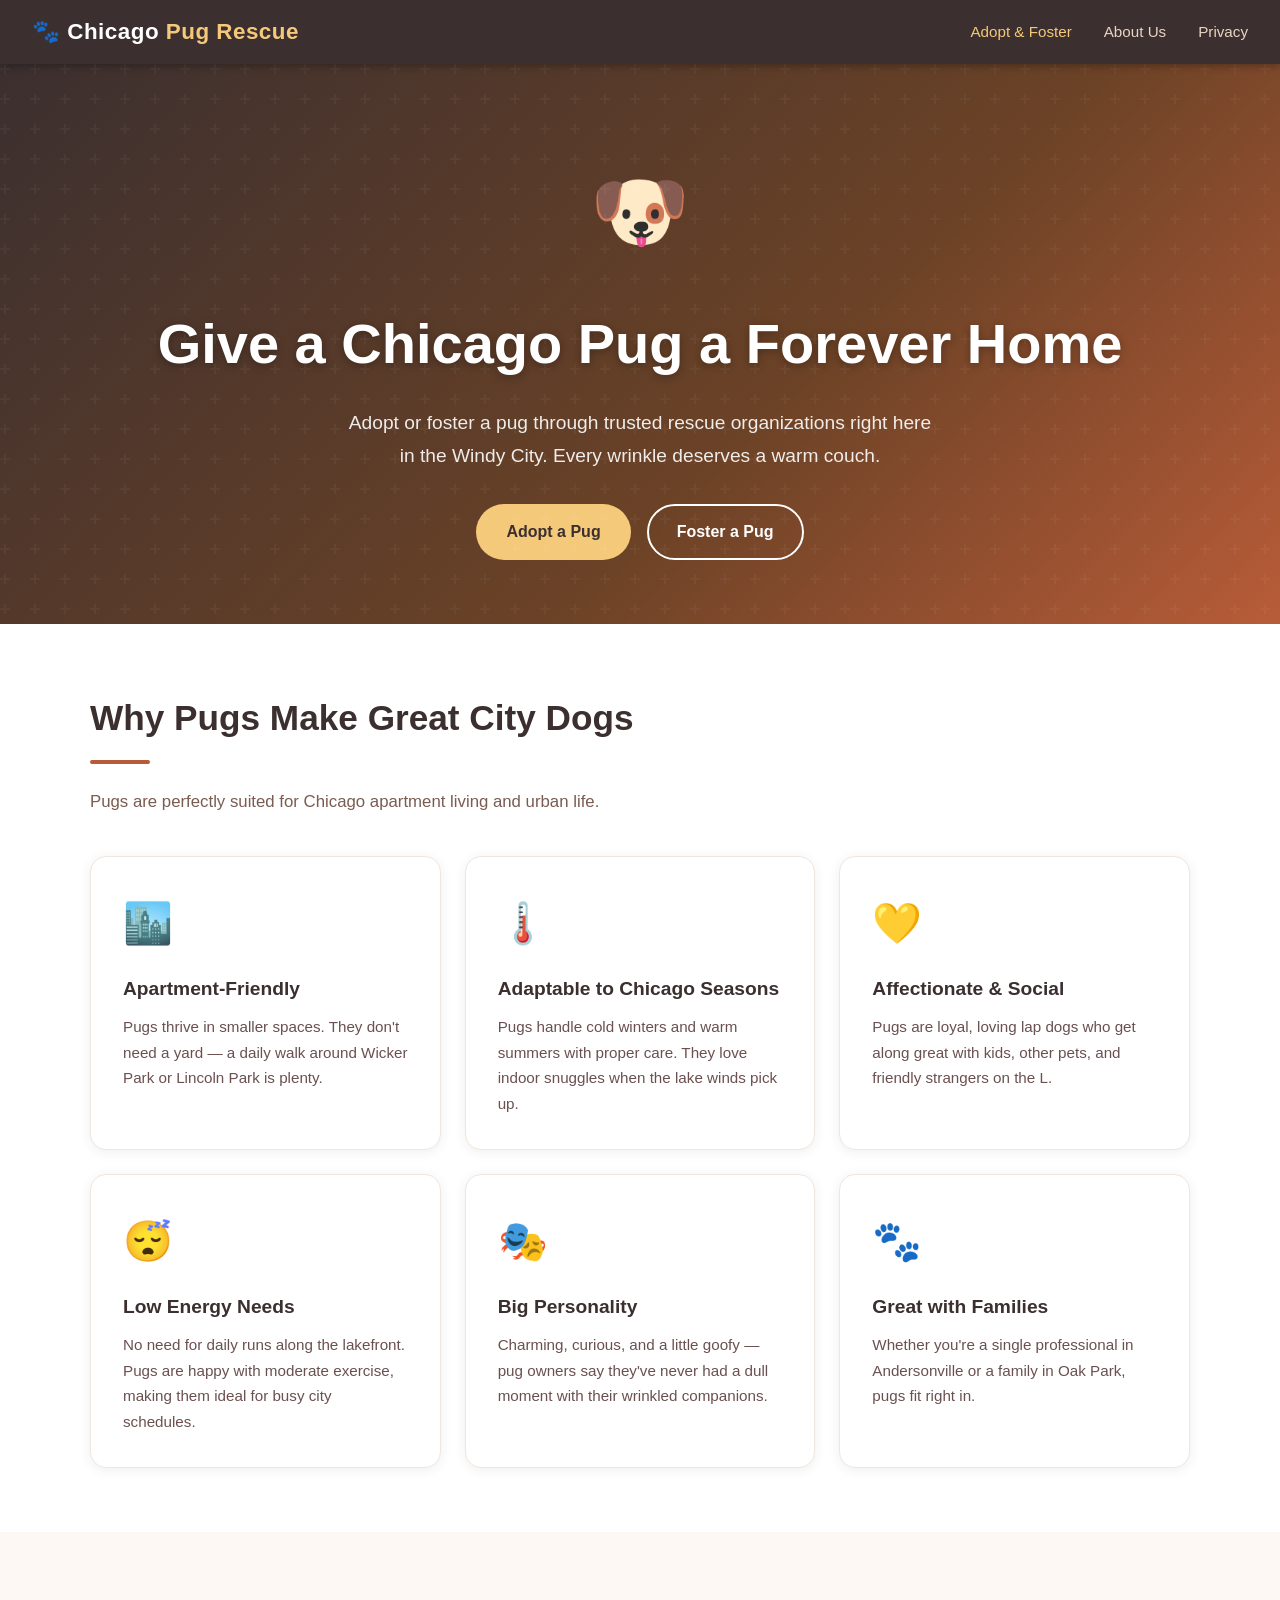
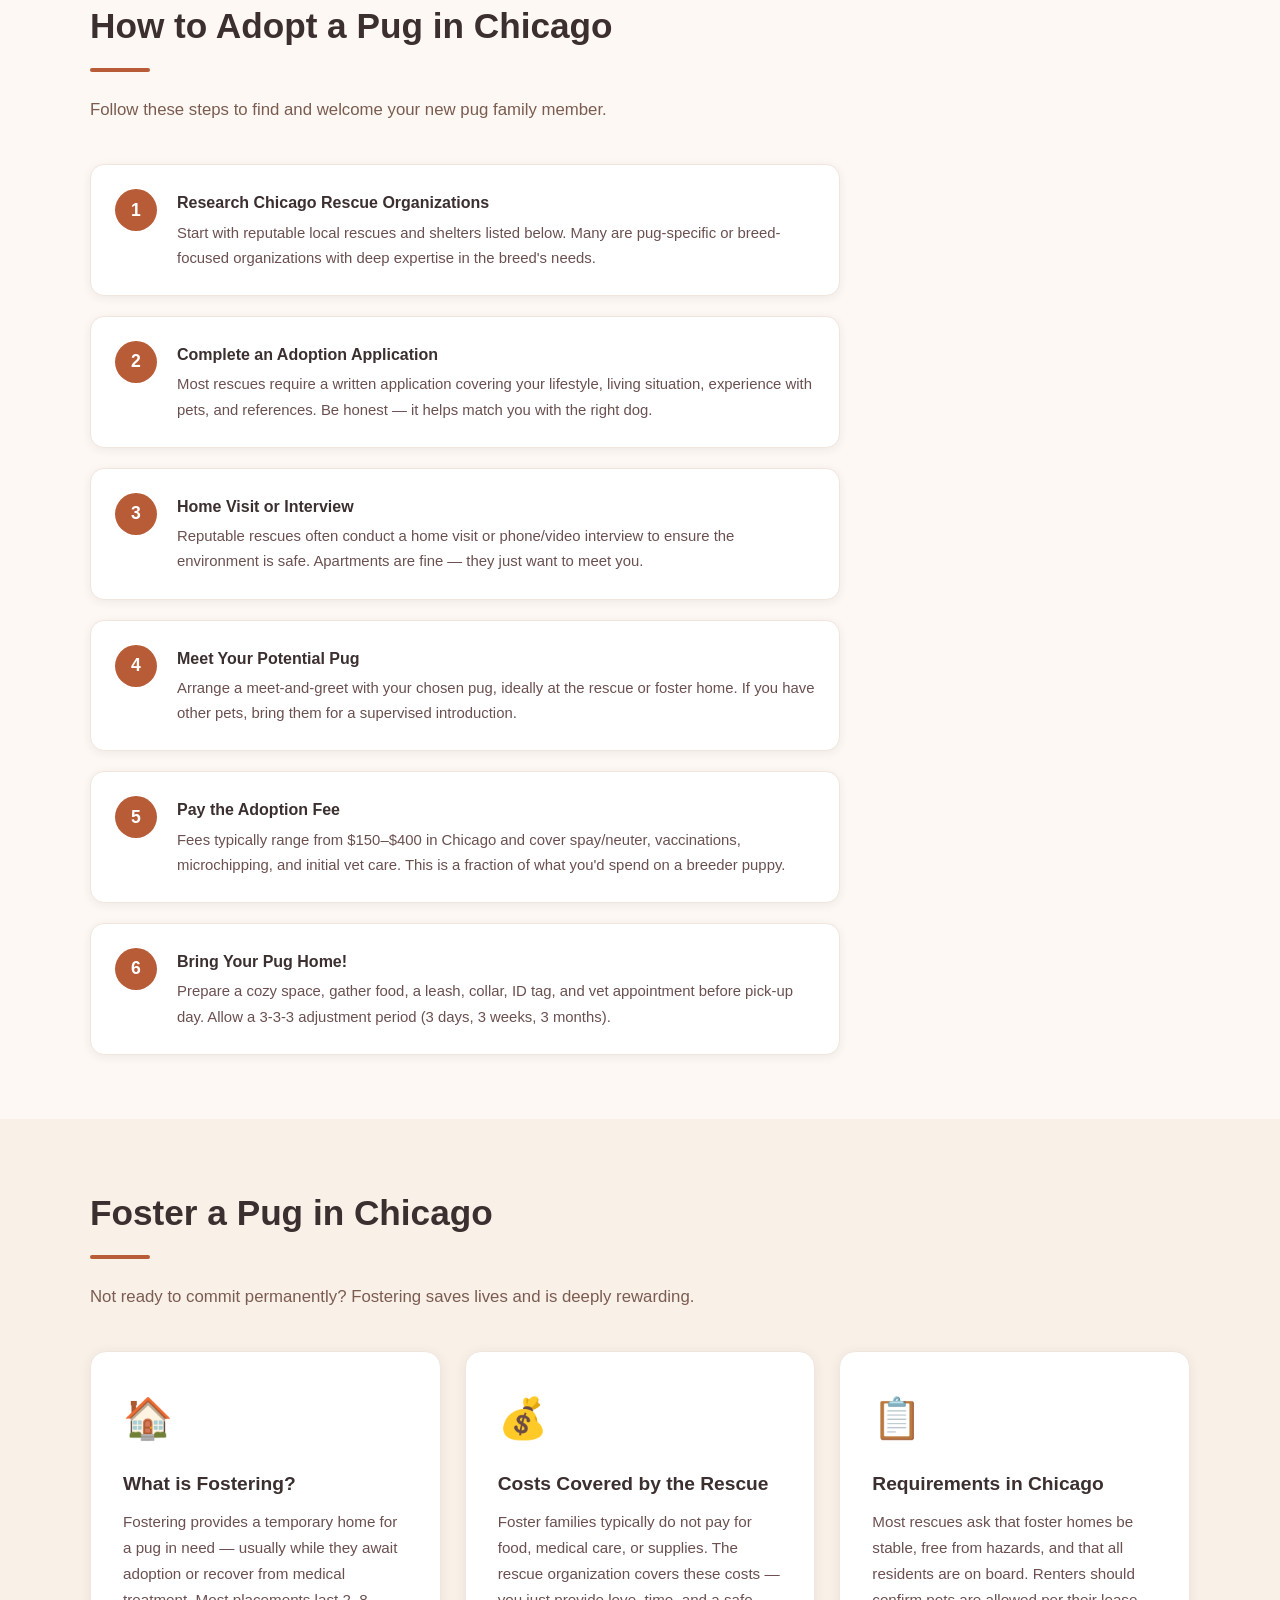
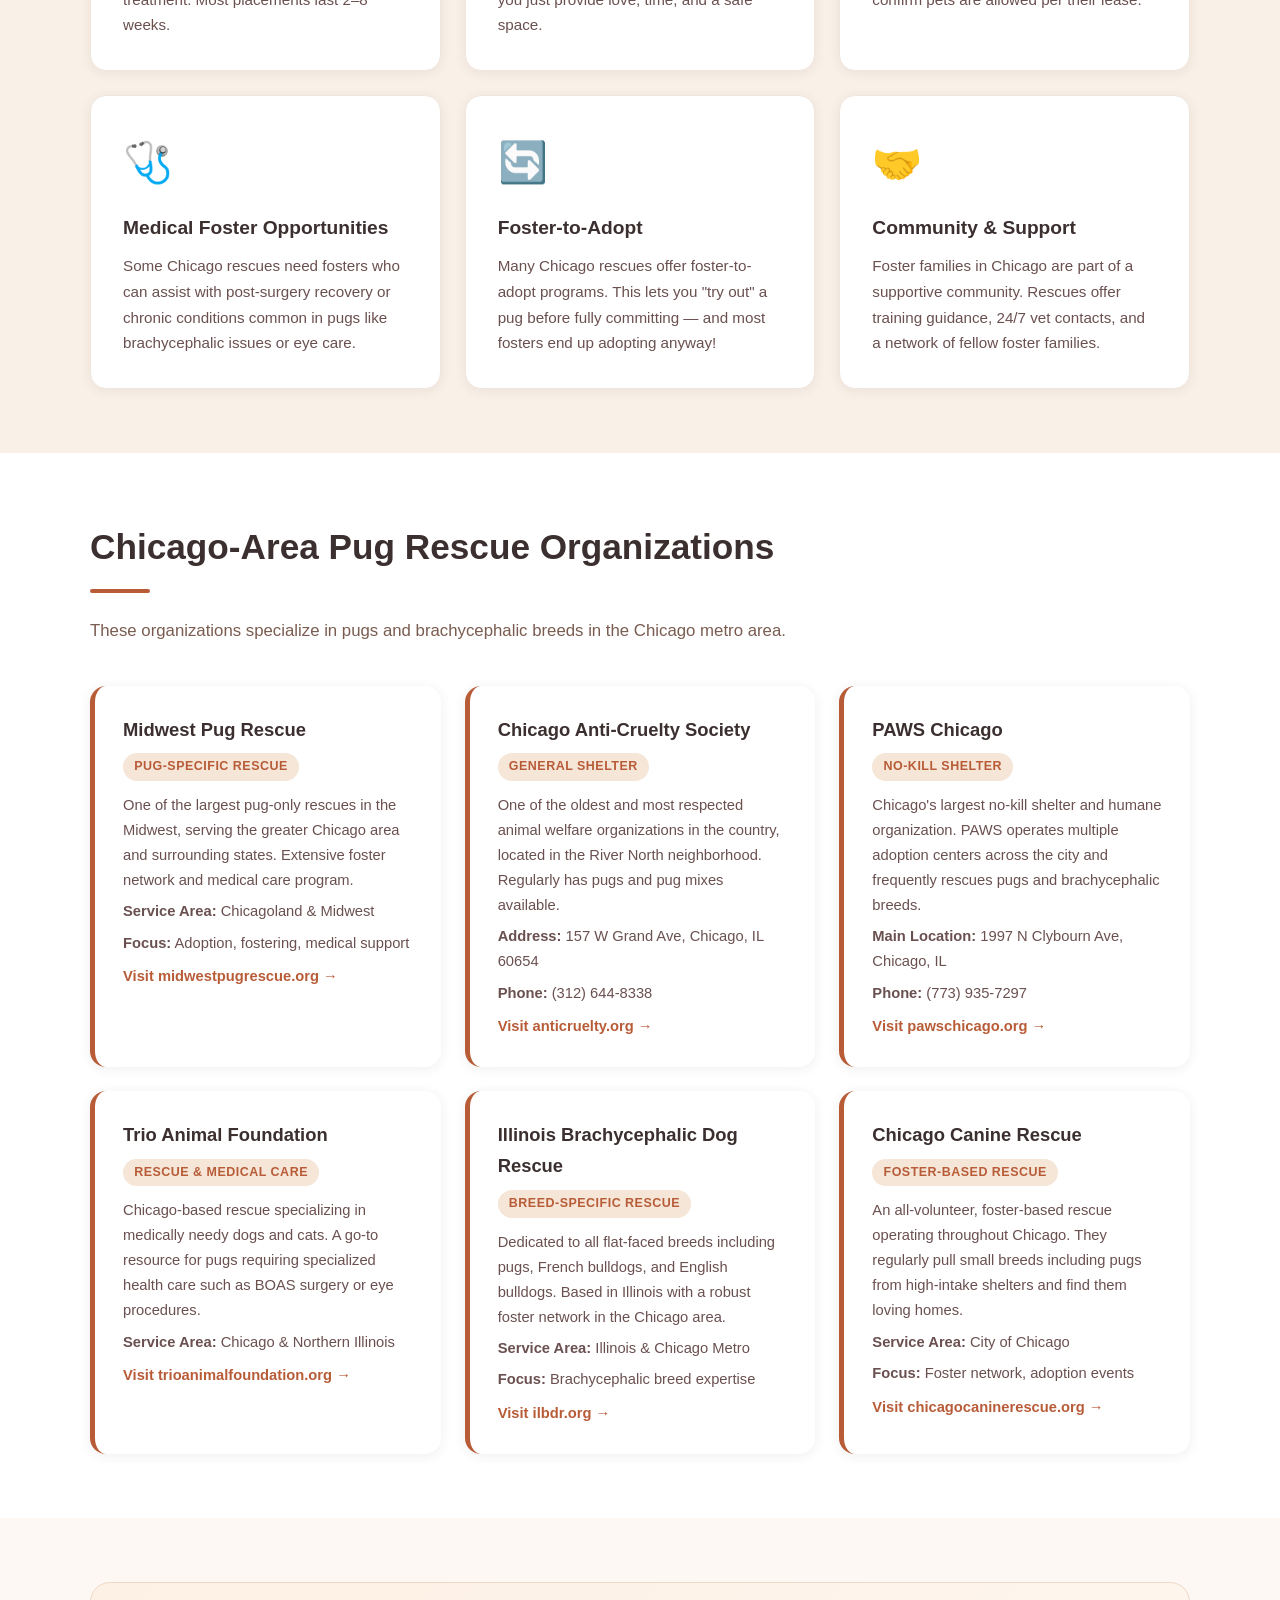
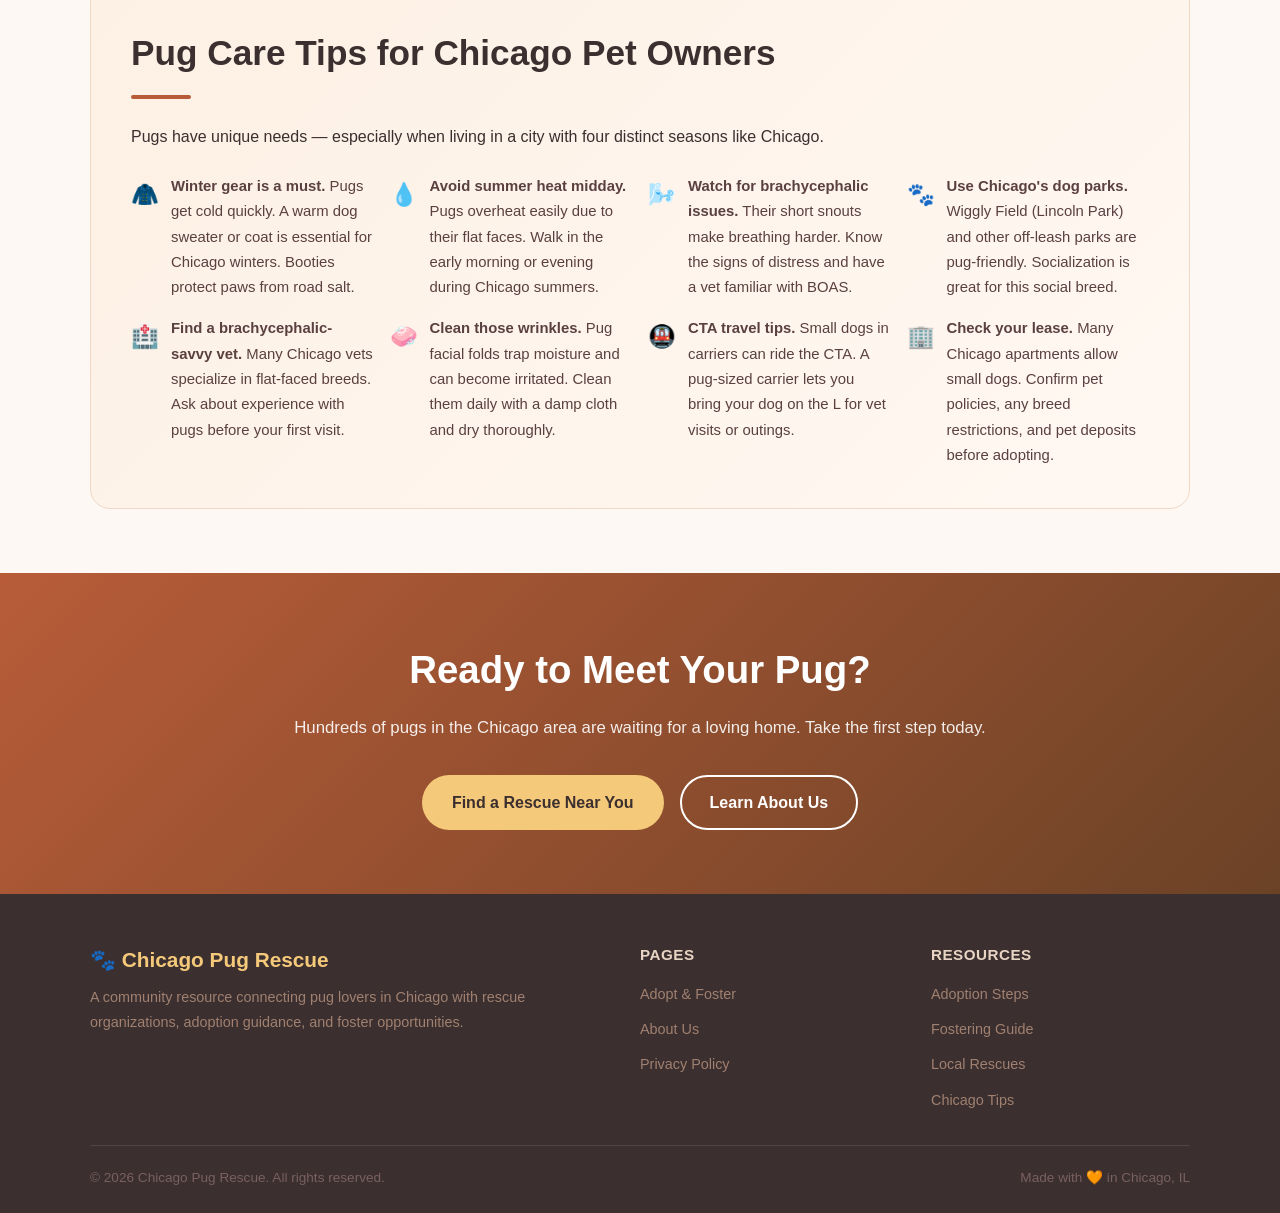
==== index.html @ e065d927 "Add Chicago Pug Rescue website with adoption, about, and privacy pages - index.html: Full guide to a" ====
<!DOCTYPE html>
<html lang="en">
<head>
  <meta charset="UTF-8" />
  <meta name="viewport" content="width=device-width, initial-scale=1.0" />
  <title>Chicago Pug Rescue &amp; Adoption</title>
  <meta name="description" content="Find your perfect pug companion in Chicago. Learn how to adopt or foster a pug through local Chicago rescue organizations." />
  <link rel="stylesheet" href="styles.css" />
</head>
<body>

  <!-- NAV -->
  <nav>
    <div class="nav-logo">🐾 <span>Chicago</span> Pug Rescue</div>
    <ul class="nav-links">
      <li><a href="index.html" class="active">Adopt &amp; Foster</a></li>
      <li><a href="about.html">About Us</a></li>
      <li><a href="privacy.html">Privacy</a></li>
    </ul>
  </nav>

  <!-- HERO -->
  <header class="hero">
    <span class="hero-emoji">🐶</span>
    <h1>Give a Chicago Pug a Forever Home</h1>
    <p>Adopt or foster a pug through trusted rescue organizations right here in the Windy City. Every wrinkle deserves a warm couch.</p>
    <div class="hero-btns">
      <a href="#adopt" class="btn btn-primary">Adopt a Pug</a>
      <a href="#foster" class="btn btn-secondary">Foster a Pug</a>
    </div>
  </header>

  <!-- WHY PUGS -->
  <section class="bg-white" id="why-pugs">
    <div class="container">
      <h2 class="section-title">Why Pugs Make Great City Dogs</h2>
      <div class="divider"></div>
      <p class="section-subtitle">Pugs are perfectly suited for Chicago apartment living and urban life.</p>
      <div class="cards-grid">
        <div class="card">
          <div class="card-icon">🏙️</div>
          <h3>Apartment-Friendly</h3>
          <p>Pugs thrive in smaller spaces. They don't need a yard — a daily walk around Wicker Park or Lincoln Park is plenty.</p>
        </div>
        <div class="card">
          <div class="card-icon">🌡️</div>
          <h3>Adaptable to Chicago Seasons</h3>
          <p>Pugs handle cold winters and warm summers with proper care. They love indoor snuggles when the lake winds pick up.</p>
        </div>
        <div class="card">
          <div class="card-icon">💛</div>
          <h3>Affectionate &amp; Social</h3>
          <p>Pugs are loyal, loving lap dogs who get along great with kids, other pets, and friendly strangers on the L.</p>
        </div>
        <div class="card">
          <div class="card-icon">😴</div>
          <h3>Low Energy Needs</h3>
          <p>No need for daily runs along the lakefront. Pugs are happy with moderate exercise, making them ideal for busy city schedules.</p>
        </div>
        <div class="card">
          <div class="card-icon">🎭</div>
          <h3>Big Personality</h3>
          <p>Charming, curious, and a little goofy — pug owners say they've never had a dull moment with their wrinkled companions.</p>
        </div>
        <div class="card">
          <div class="card-icon">🐾</div>
          <h3>Great with Families</h3>
          <p>Whether you're a single professional in Andersonville or a family in Oak Park, pugs fit right in.</p>
        </div>
      </div>
    </div>
  </section>

  <!-- ADOPT SECTION -->
  <section class="bg-light" id="adopt">
    <div class="container">
      <h2 class="section-title">How to Adopt a Pug in Chicago</h2>
      <div class="divider"></div>
      <p class="section-subtitle">Follow these steps to find and welcome your new pug family member.</p>
      <ol class="steps-list">
        <li class="step-item">
          <div>
            <h4>Research Chicago Rescue Organizations</h4>
            <p>Start with reputable local rescues and shelters listed below. Many are pug-specific or breed-focused organizations with deep expertise in the breed's needs.</p>
          </div>
        </li>
        <li class="step-item">
          <div>
            <h4>Complete an Adoption Application</h4>
            <p>Most rescues require a written application covering your lifestyle, living situation, experience with pets, and references. Be honest — it helps match you with the right dog.</p>
          </div>
        </li>
        <li class="step-item">
          <div>
            <h4>Home Visit or Interview</h4>
            <p>Reputable rescues often conduct a home visit or phone/video interview to ensure the environment is safe. Apartments are fine — they just want to meet you.</p>
          </div>
        </li>
        <li class="step-item">
          <div>
            <h4>Meet Your Potential Pug</h4>
            <p>Arrange a meet-and-greet with your chosen pug, ideally at the rescue or foster home. If you have other pets, bring them for a supervised introduction.</p>
          </div>
        </li>
        <li class="step-item">
          <div>
            <h4>Pay the Adoption Fee</h4>
            <p>Fees typically range from $150–$400 in Chicago and cover spay/neuter, vaccinations, microchipping, and initial vet care. This is a fraction of what you'd spend on a breeder puppy.</p>
          </div>
        </li>
        <li class="step-item">
          <div>
            <h4>Bring Your Pug Home!</h4>
            <p>Prepare a cozy space, gather food, a leash, collar, ID tag, and vet appointment before pick-up day. Allow a 3-3-3 adjustment period (3 days, 3 weeks, 3 months).</p>
          </div>
        </li>
      </ol>
    </div>
  </section>

  <!-- FOSTER SECTION -->
  <section class="bg-warm" id="foster">
    <div class="container">
      <h2 class="section-title">Foster a Pug in Chicago</h2>
      <div class="divider"></div>
      <p class="section-subtitle">Not ready to commit permanently? Fostering saves lives and is deeply rewarding.</p>
      <div class="cards-grid">
        <div class="card">
          <div class="card-icon">🏠</div>
          <h3>What is Fostering?</h3>
          <p>Fostering provides a temporary home for a pug in need — usually while they await adoption or recover from medical treatment. Most placements last 2–8 weeks.</p>
        </div>
        <div class="card">
          <div class="card-icon">💰</div>
          <h3>Costs Covered by the Rescue</h3>
          <p>Foster families typically do not pay for food, medical care, or supplies. The rescue organization covers these costs — you just provide love, time, and a safe space.</p>
        </div>
        <div class="card">
          <div class="card-icon">📋</div>
          <h3>Requirements in Chicago</h3>
          <p>Most rescues ask that foster homes be stable, free from hazards, and that all residents are on board. Renters should confirm pets are allowed per their lease.</p>
        </div>
        <div class="card">
          <div class="card-icon">🩺</div>
          <h3>Medical Foster Opportunities</h3>
          <p>Some Chicago rescues need fosters who can assist with post-surgery recovery or chronic conditions common in pugs like brachycephalic issues or eye care.</p>
        </div>
        <div class="card">
          <div class="card-icon">🔄</div>
          <h3>Foster-to-Adopt</h3>
          <p>Many Chicago rescues offer foster-to-adopt programs. This lets you "try out" a pug before fully committing — and most fosters end up adopting anyway!</p>
        </div>
        <div class="card">
          <div class="card-icon">🤝</div>
          <h3>Community &amp; Support</h3>
          <p>Foster families in Chicago are part of a supportive community. Rescues offer training guidance, 24/7 vet contacts, and a network of fellow foster families.</p>
        </div>
      </div>
    </div>
  </section>

  <!-- LOCAL ORGS -->
  <section class="bg-white" id="organizations">
    <div class="container">
      <h2 class="section-title">Chicago-Area Pug Rescue Organizations</h2>
      <div class="divider"></div>
      <p class="section-subtitle">These organizations specialize in pugs and brachycephalic breeds in the Chicago metro area.</p>
      <div class="org-list">

        <div class="org-card">
          <h3>Midwest Pug Rescue</h3>
          <span class="org-type">Pug-Specific Rescue</span>
          <p>One of the largest pug-only rescues in the Midwest, serving the greater Chicago area and surrounding states. Extensive foster network and medical care program.</p>
          <p><strong>Service Area:</strong> Chicagoland &amp; Midwest</p>
          <p><strong>Focus:</strong> Adoption, fostering, medical support</p>
          <a href="https://www.midwestpugrescue.org" target="_blank" rel="noopener">Visit midwestpugrescue.org &rarr;</a>
        </div>

        <div class="org-card">
          <h3>Chicago Anti-Cruelty Society</h3>
          <span class="org-type">General Shelter</span>
          <p>One of the oldest and most respected animal welfare organizations in the country, located in the River North neighborhood. Regularly has pugs and pug mixes available.</p>
          <p><strong>Address:</strong> 157 W Grand Ave, Chicago, IL 60654</p>
          <p><strong>Phone:</strong> (312) 644-8338</p>
          <a href="https://www.anticruelty.org" target="_blank" rel="noopener">Visit anticruelty.org &rarr;</a>
        </div>

        <div class="org-card">
          <h3>PAWS Chicago</h3>
          <span class="org-type">No-Kill Shelter</span>
          <p>Chicago's largest no-kill shelter and humane organization. PAWS operates multiple adoption centers across the city and frequently rescues pugs and brachycephalic breeds.</p>
          <p><strong>Main Location:</strong> 1997 N Clybourn Ave, Chicago, IL</p>
          <p><strong>Phone:</strong> (773) 935-7297</p>
          <a href="https://www.pawschicago.org" target="_blank" rel="noopener">Visit pawschicago.org &rarr;</a>
        </div>

        <div class="org-card">
          <h3>Trio Animal Foundation</h3>
          <span class="org-type">Rescue &amp; Medical Care</span>
          <p>Chicago-based rescue specializing in medically needy dogs and cats. A go-to resource for pugs requiring specialized health care such as BOAS surgery or eye procedures.</p>
          <p><strong>Service Area:</strong> Chicago &amp; Northern Illinois</p>
          <a href="https://www.trioanimalfoundation.org" target="_blank" rel="noopener">Visit trioanimalfoundation.org &rarr;</a>
        </div>

        <div class="org-card">
          <h3>Illinois Brachycephalic Dog Rescue</h3>
          <span class="org-type">Breed-Specific Rescue</span>
          <p>Dedicated to all flat-faced breeds including pugs, French bulldogs, and English bulldogs. Based in Illinois with a robust foster network in the Chicago area.</p>
          <p><strong>Service Area:</strong> Illinois &amp; Chicago Metro</p>
          <p><strong>Focus:</strong> Brachycephalic breed expertise</p>
          <a href="https://www.ilbdr.org" target="_blank" rel="noopener">Visit ilbdr.org &rarr;</a>
        </div>

        <div class="org-card">
          <h3>Chicago Canine Rescue</h3>
          <span class="org-type">Foster-Based Rescue</span>
          <p>An all-volunteer, foster-based rescue operating throughout Chicago. They regularly pull small breeds including pugs from high-intake shelters and find them loving homes.</p>
          <p><strong>Service Area:</strong> City of Chicago</p>
          <p><strong>Focus:</strong> Foster network, adoption events</p>
          <a href="https://www.chicagocaninerescue.org" target="_blank" rel="noopener">Visit chicagocaninerescue.org &rarr;</a>
        </div>

      </div>
    </div>
  </section>

  <!-- CHICAGO TIPS -->
  <section class="bg-light" id="chicago-tips">
    <div class="container">
      <div class="tips-box">
        <h2 class="section-title">Pug Care Tips for Chicago Pet Owners</h2>
        <div class="divider"></div>
        <p>Pugs have unique needs — especially when living in a city with four distinct seasons like Chicago.</p>
        <div class="tips-grid">
          <div class="tip-item">
            <span class="tip-icon">🧥</span>
            <p><strong>Winter gear is a must.</strong> Pugs get cold quickly. A warm dog sweater or coat is essential for Chicago winters. Booties protect paws from road salt.</p>
          </div>
          <div class="tip-item">
            <span class="tip-icon">💧</span>
            <p><strong>Avoid summer heat midday.</strong> Pugs overheat easily due to their flat faces. Walk in the early morning or evening during Chicago summers.</p>
          </div>
          <div class="tip-item">
            <span class="tip-icon">🌬️</span>
            <p><strong>Watch for brachycephalic issues.</strong> Their short snouts make breathing harder. Know the signs of distress and have a vet familiar with BOAS.</p>
          </div>
          <div class="tip-item">
            <span class="tip-icon">🐾</span>
            <p><strong>Use Chicago's dog parks.</strong> Wiggly Field (Lincoln Park) and other off-leash parks are pug-friendly. Socialization is great for this social breed.</p>
          </div>
          <div class="tip-item">
            <span class="tip-icon">🏥</span>
            <p><strong>Find a brachycephalic-savvy vet.</strong> Many Chicago vets specialize in flat-faced breeds. Ask about experience with pugs before your first visit.</p>
          </div>
          <div class="tip-item">
            <span class="tip-icon">🧼</span>
            <p><strong>Clean those wrinkles.</strong> Pug facial folds trap moisture and can become irritated. Clean them daily with a damp cloth and dry thoroughly.</p>
          </div>
          <div class="tip-item">
            <span class="tip-icon">🚇</span>
            <p><strong>CTA travel tips.</strong> Small dogs in carriers can ride the CTA. A pug-sized carrier lets you bring your dog on the L for vet visits or outings.</p>
          </div>
          <div class="tip-item">
            <span class="tip-icon">🏢</span>
            <p><strong>Check your lease.</strong> Many Chicago apartments allow small dogs. Confirm pet policies, any breed restrictions, and pet deposits before adopting.</p>
          </div>
        </div>
      </div>
    </div>
  </section>

  <!-- CTA BANNER -->
  <div class="cta-banner">
    <div class="container">
      <h2>Ready to Meet Your Pug?</h2>
      <p>Hundreds of pugs in the Chicago area are waiting for a loving home. Take the first step today.</p>
      <div class="hero-btns">
        <a href="#organizations" class="btn btn-primary">Find a Rescue Near You</a>
        <a href="about.html" class="btn btn-secondary">Learn About Us</a>
      </div>
    </div>
  </div>

  <!-- FOOTER -->
  <footer>
    <div class="footer-inner">
      <div>
        <div class="footer-brand">🐾 Chicago Pug Rescue</div>
        <p>A community resource connecting pug lovers in Chicago with rescue organizations, adoption guidance, and foster opportunities.</p>
      </div>
      <div>
        <h4>Pages</h4>
        <ul class="footer-links">
          <li><a href="index.html">Adopt &amp; Foster</a></li>
          <li><a href="about.html">About Us</a></li>
          <li><a href="privacy.html">Privacy Policy</a></li>
        </ul>
      </div>
      <div>
        <h4>Resources</h4>
        <ul class="footer-links">
          <li><a href="#adopt">Adoption Steps</a></li>
          <li><a href="#foster">Fostering Guide</a></li>
          <li><a href="#organizations">Local Rescues</a></li>
          <li><a href="#chicago-tips">Chicago Tips</a></li>
        </ul>
      </div>
    </div>
    <div class="footer-bottom">
      <span>&copy; 2026 Chicago Pug Rescue. All rights reserved.</span>
      <span>Made with 🧡 in Chicago, IL</span>
    </div>
  </footer>

</body>
</html>
---- styles.css ----
/* ===== RESET & BASE ===== */
*, *::before, *::after {
  box-sizing: border-box;
  margin: 0;
  padding: 0;
}

html {
  scroll-behavior: smooth;
}

body {
  font-family: 'Segoe UI', Tahoma, Geneva, Verdana, sans-serif;
  color: #3b2f2f;
  background: #fdf8f4;
  line-height: 1.7;
}

a {
  color: #b85c38;
  text-decoration: none;
}

a:hover {
  text-decoration: underline;
}

img {
  max-width: 100%;
  display: block;
}

/* ===== NAV ===== */
nav {
  background: #3b2f2f;
  padding: 0 2rem;
  position: sticky;
  top: 0;
  z-index: 100;
  display: flex;
  align-items: center;
  justify-content: space-between;
  height: 64px;
  box-shadow: 0 2px 8px rgba(0,0,0,0.3);
}

.nav-logo {
  font-size: 1.4rem;
  font-weight: 700;
  color: #f5c97a;
  letter-spacing: 0.5px;
}

.nav-logo span {
  color: #fff;
}

.nav-links {
  list-style: none;
  display: flex;
  gap: 2rem;
}

.nav-links a {
  color: #e8d5c4;
  font-weight: 500;
  font-size: 0.95rem;
  transition: color 0.2s;
}

.nav-links a:hover,
.nav-links a.active {
  color: #f5c97a;
  text-decoration: none;
}

/* ===== HERO ===== */
.hero {
  background: linear-gradient(135deg, #3b2f2f 0%, #6b4226 60%, #b85c38 100%);
  color: #fff;
  text-align: center;
  padding: 5rem 2rem 4rem;
  position: relative;
  overflow: hidden;
}

.hero::before {
  content: '';
  position: absolute;
  inset: 0;
  background: url("data:image/svg+xml,%3Csvg width='60' height='60' viewBox='0 0 60 60' xmlns='http://www.w3.org/2000/svg'%3E%3Cg fill='none' fill-rule='evenodd'%3E%3Cg fill='%23ffffff' fill-opacity='0.04'%3E%3Cpath d='M36 34v-4h-2v4h-4v2h4v4h2v-4h4v-2h-4zm0-30V0h-2v4h-4v2h4v4h2V6h4V4h-4zM6 34v-4H4v4H0v2h4v4h2v-4h4v-2H6zM6 4V0H4v4H0v2h4v4h2V6h4V4H6z'/%3E%3C/g%3E%3C/g%3E%3C/svg%3E");
}

.hero-emoji {
  font-size: 5rem;
  margin-bottom: 1rem;
  display: block;
}

.hero h1 {
  font-size: clamp(2rem, 5vw, 3.5rem);
  font-weight: 800;
  margin-bottom: 1rem;
  text-shadow: 0 2px 8px rgba(0,0,0,0.3);
}

.hero p {
  font-size: 1.2rem;
  max-width: 600px;
  margin: 0 auto 2rem;
  opacity: 0.9;
}

.hero-btns {
  display: flex;
  gap: 1rem;
  justify-content: center;
  flex-wrap: wrap;
}

/* ===== BUTTONS ===== */
.btn {
  display: inline-block;
  padding: 0.75rem 1.75rem;
  border-radius: 50px;
  font-weight: 600;
  font-size: 1rem;
  cursor: pointer;
  transition: transform 0.15s, box-shadow 0.15s;
  border: 2px solid transparent;
}

.btn:hover {
  transform: translateY(-2px);
  box-shadow: 0 6px 20px rgba(0,0,0,0.2);
  text-decoration: none;
}

.btn-primary {
  background: #f5c97a;
  color: #3b2f2f;
}

.btn-secondary {
  background: transparent;
  border-color: #fff;
  color: #fff;
}

/* ===== SECTIONS ===== */
section {
  padding: 4rem 2rem;
}

.container {
  max-width: 1100px;
  margin: 0 auto;
}

.section-title {
  font-size: clamp(1.6rem, 3vw, 2.2rem);
  font-weight: 700;
  color: #3b2f2f;
  margin-bottom: 0.5rem;
}

.section-subtitle {
  color: #7a5c50;
  font-size: 1.05rem;
  margin-bottom: 2.5rem;
}

.divider {
  width: 60px;
  height: 4px;
  background: #b85c38;
  border-radius: 2px;
  margin: 0.75rem 0 1.5rem;
}

/* ===== CARDS ===== */
.cards-grid {
  display: grid;
  grid-template-columns: repeat(auto-fit, minmax(280px, 1fr));
  gap: 1.5rem;
}

.card {
  background: #fff;
  border-radius: 16px;
  padding: 2rem;
  box-shadow: 0 2px 12px rgba(59,47,47,0.08);
  border: 1px solid #f0e6de;
  transition: transform 0.2s, box-shadow 0.2s;
}

.card:hover {
  transform: translateY(-4px);
  box-shadow: 0 8px 24px rgba(59,47,47,0.14);
}

.card-icon {
  font-size: 2.5rem;
  margin-bottom: 1rem;
}

.card h3 {
  font-size: 1.2rem;
  font-weight: 700;
  margin-bottom: 0.5rem;
  color: #3b2f2f;
}

.card p {
  color: #6b5050;
  font-size: 0.95rem;
}

/* ===== ORG LIST ===== */
.org-list {
  display: grid;
  grid-template-columns: repeat(auto-fit, minmax(300px, 1fr));
  gap: 1.5rem;
}

.org-card {
  background: #fff;
  border-radius: 16px;
  padding: 1.75rem;
  box-shadow: 0 2px 12px rgba(59,47,47,0.08);
  border-left: 5px solid #b85c38;
}

.org-card h3 {
  font-size: 1.15rem;
  font-weight: 700;
  color: #3b2f2f;
  margin-bottom: 0.4rem;
}

.org-card .org-type {
  display: inline-block;
  background: #f5e6d8;
  color: #b85c38;
  font-size: 0.78rem;
  font-weight: 600;
  padding: 0.2rem 0.7rem;
  border-radius: 20px;
  margin-bottom: 0.75rem;
  text-transform: uppercase;
  letter-spacing: 0.5px;
}

.org-card p {
  color: #6b5050;
  font-size: 0.92rem;
  margin-bottom: 0.4rem;
}

.org-card a {
  font-size: 0.92rem;
  font-weight: 600;
}

/* ===== STEPS ===== */
.steps-list {
  counter-reset: steps;
  list-style: none;
  display: flex;
  flex-direction: column;
  gap: 1.25rem;
  max-width: 750px;
}

.step-item {
  counter-increment: steps;
  display: flex;
  align-items: flex-start;
  gap: 1.25rem;
  background: #fff;
  border-radius: 14px;
  padding: 1.5rem;
  box-shadow: 0 2px 10px rgba(59,47,47,0.07);
  border: 1px solid #f0e6de;
}

.step-item::before {
  content: counter(steps);
  flex-shrink: 0;
  width: 42px;
  height: 42px;
  background: #b85c38;
  color: #fff;
  border-radius: 50%;
  display: flex;
  align-items: center;
  justify-content: center;
  font-weight: 800;
  font-size: 1.1rem;
}

.step-item h4 {
  font-weight: 700;
  color: #3b2f2f;
  margin-bottom: 0.25rem;
}

.step-item p {
  color: #6b5050;
  font-size: 0.93rem;
}

/* ===== TIPS BOX ===== */
.tips-box {
  background: linear-gradient(135deg, #fdf0e4, #fff8f2);
  border-radius: 20px;
  padding: 2.5rem;
  border: 1px solid #f0d8c4;
}

.tips-grid {
  display: grid;
  grid-template-columns: repeat(auto-fit, minmax(240px, 1fr));
  gap: 1rem;
  margin-top: 1.5rem;
}

.tip-item {
  display: flex;
  gap: 0.75rem;
  align-items: flex-start;
}

.tip-icon {
  font-size: 1.4rem;
  flex-shrink: 0;
  margin-top: 2px;
}

.tip-item p {
  font-size: 0.93rem;
  color: #5a4040;
}

/* ===== BANNER ===== */
.cta-banner {
  background: linear-gradient(135deg, #b85c38, #6b4226);
  color: #fff;
  text-align: center;
  padding: 4rem 2rem;
  border-radius: 0;
}

.cta-banner h2 {
  font-size: clamp(1.6rem, 3vw, 2.4rem);
  margin-bottom: 0.75rem;
}

.cta-banner p {
  opacity: 0.9;
  margin-bottom: 2rem;
  font-size: 1.05rem;
}

/* ===== BG ALTERNATING ===== */
.bg-light {
  background: #fdf8f4;
}

.bg-white {
  background: #fff;
}

.bg-warm {
  background: #f9f0e8;
}

/* ===== ABOUT PAGE ===== */
.about-hero {
  background: linear-gradient(135deg, #3b2f2f, #6b4226);
  color: #fff;
  text-align: center;
  padding: 4rem 2rem;
}

.about-hero h1 {
  font-size: clamp(2rem, 4vw, 3rem);
  font-weight: 800;
  margin-bottom: 0.75rem;
}

.about-hero p {
  opacity: 0.9;
  max-width: 580px;
  margin: 0 auto;
  font-size: 1.1rem;
}

.team-grid {
  display: grid;
  grid-template-columns: repeat(auto-fit, minmax(220px, 1fr));
  gap: 1.5rem;
}

.team-card {
  background: #fff;
  border-radius: 16px;
  padding: 2rem;
  text-align: center;
  box-shadow: 0 2px 12px rgba(59,47,47,0.08);
  border: 1px solid #f0e6de;
}

.team-avatar {
  font-size: 3.5rem;
  margin-bottom: 1rem;
}

.team-card h3 {
  font-size: 1.1rem;
  font-weight: 700;
  color: #3b2f2f;
}

.team-card .role {
  color: #b85c38;
  font-size: 0.88rem;
  font-weight: 600;
  text-transform: uppercase;
  letter-spacing: 0.5px;
  margin-bottom: 0.5rem;
}

.team-card p {
  color: #6b5050;
  font-size: 0.9rem;
}

.values-grid {
  display: grid;
  grid-template-columns: repeat(auto-fit, minmax(200px, 1fr));
  gap: 1.25rem;
}

.value-item {
  text-align: center;
  padding: 1.75rem 1.25rem;
  background: #fff;
  border-radius: 14px;
  box-shadow: 0 2px 10px rgba(59,47,47,0.07);
}

.value-item .v-icon {
  font-size: 2.5rem;
  margin-bottom: 0.75rem;
}

.value-item h4 {
  font-weight: 700;
  color: #3b2f2f;
  margin-bottom: 0.4rem;
}

.value-item p {
  color: #6b5050;
  font-size: 0.88rem;
}

/* ===== PRIVACY PAGE ===== */
.privacy-hero {
  background: linear-gradient(135deg, #3b2f2f, #6b4226);
  color: #fff;
  text-align: center;
  padding: 4rem 2rem;
}

.privacy-hero h1 {
  font-size: clamp(2rem, 4vw, 3rem);
  font-weight: 800;
  margin-bottom: 0.75rem;
}

.privacy-content {
  max-width: 800px;
  margin: 0 auto;
}

.privacy-content h2 {
  font-size: 1.4rem;
  font-weight: 700;
  color: #3b2f2f;
  margin: 2.5rem 0 0.75rem;
}

.privacy-content h2:first-of-type {
  margin-top: 0;
}

.privacy-content p,
.privacy-content li {
  color: #5a4040;
  font-size: 0.97rem;
  margin-bottom: 0.75rem;
}

.privacy-content ul {
  padding-left: 1.5rem;
  margin-bottom: 0.75rem;
}

.privacy-content li {
  margin-bottom: 0.4rem;
}

.privacy-updated {
  background: #f5e6d8;
  color: #7a4a30;
  border-radius: 8px;
  padding: 0.75rem 1.25rem;
  font-size: 0.88rem;
  margin-bottom: 2.5rem;
  display: inline-block;
}

/* ===== FOOTER ===== */
footer {
  background: #3b2f2f;
  color: #c4a898;
  padding: 3rem 2rem 1.5rem;
}

.footer-inner {
  max-width: 1100px;
  margin: 0 auto;
  display: grid;
  grid-template-columns: 2fr 1fr 1fr;
  gap: 2rem;
  padding-bottom: 2rem;
  border-bottom: 1px solid rgba(255,255,255,0.1);
}

.footer-brand {
  font-size: 1.3rem;
  font-weight: 700;
  color: #f5c97a;
  margin-bottom: 0.5rem;
}

.footer-inner p {
  font-size: 0.9rem;
  color: #a08070;
}

.footer-inner h4 {
  color: #e8d5c4;
  font-size: 0.95rem;
  font-weight: 700;
  margin-bottom: 0.75rem;
  text-transform: uppercase;
  letter-spacing: 0.5px;
}

.footer-links {
  list-style: none;
  display: flex;
  flex-direction: column;
  gap: 0.5rem;
}

.footer-links a {
  color: #a08070;
  font-size: 0.9rem;
  transition: color 0.2s;
}

.footer-links a:hover {
  color: #f5c97a;
  text-decoration: none;
}

.footer-bottom {
  max-width: 1100px;
  margin: 1.25rem auto 0;
  display: flex;
  justify-content: space-between;
  align-items: center;
  font-size: 0.85rem;
  color: #7a6060;
  flex-wrap: wrap;
  gap: 0.5rem;
}

/* ===== RESPONSIVE ===== */
@media (max-width: 700px) {
  nav {
    padding: 0 1rem;
  }
  .nav-links {
    gap: 1rem;
  }
  .footer-inner {
    grid-template-columns: 1fr;
  }
  .footer-bottom {
    flex-direction: column;
    text-align: center;
  }
}
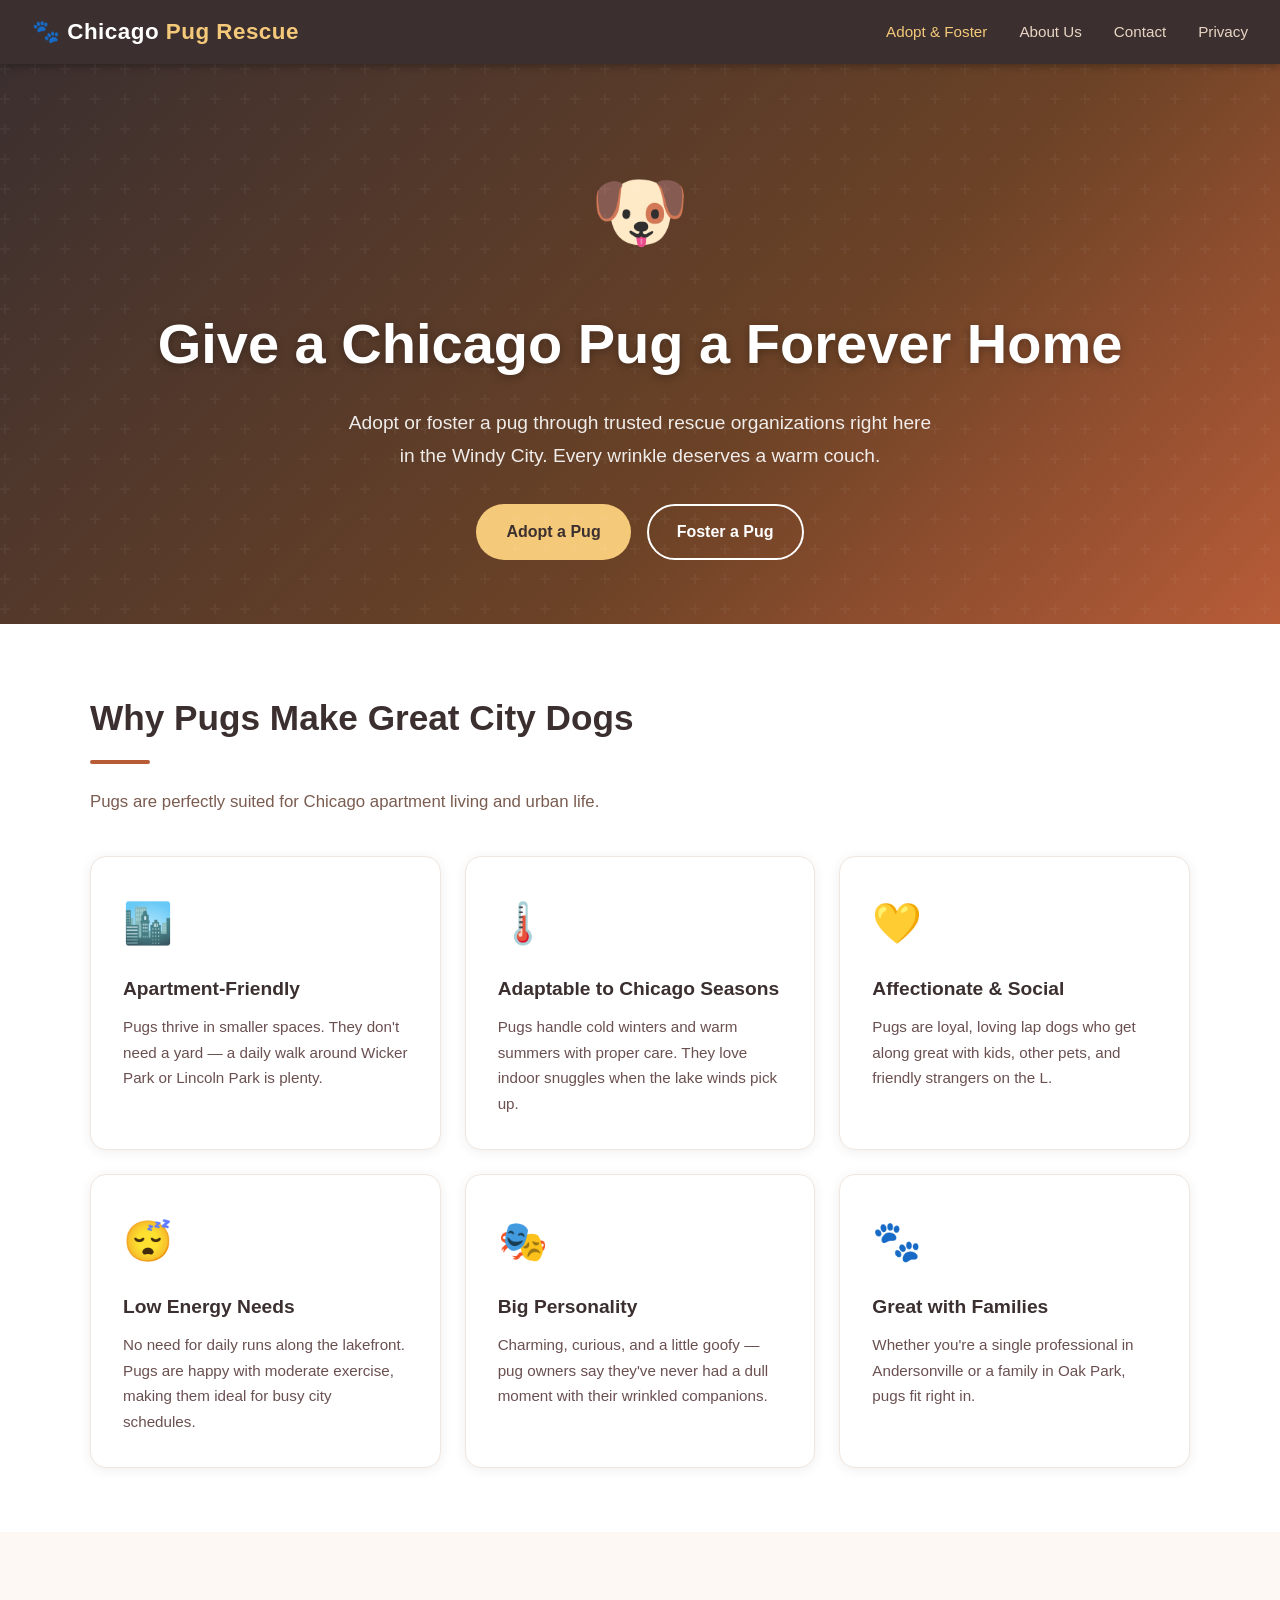
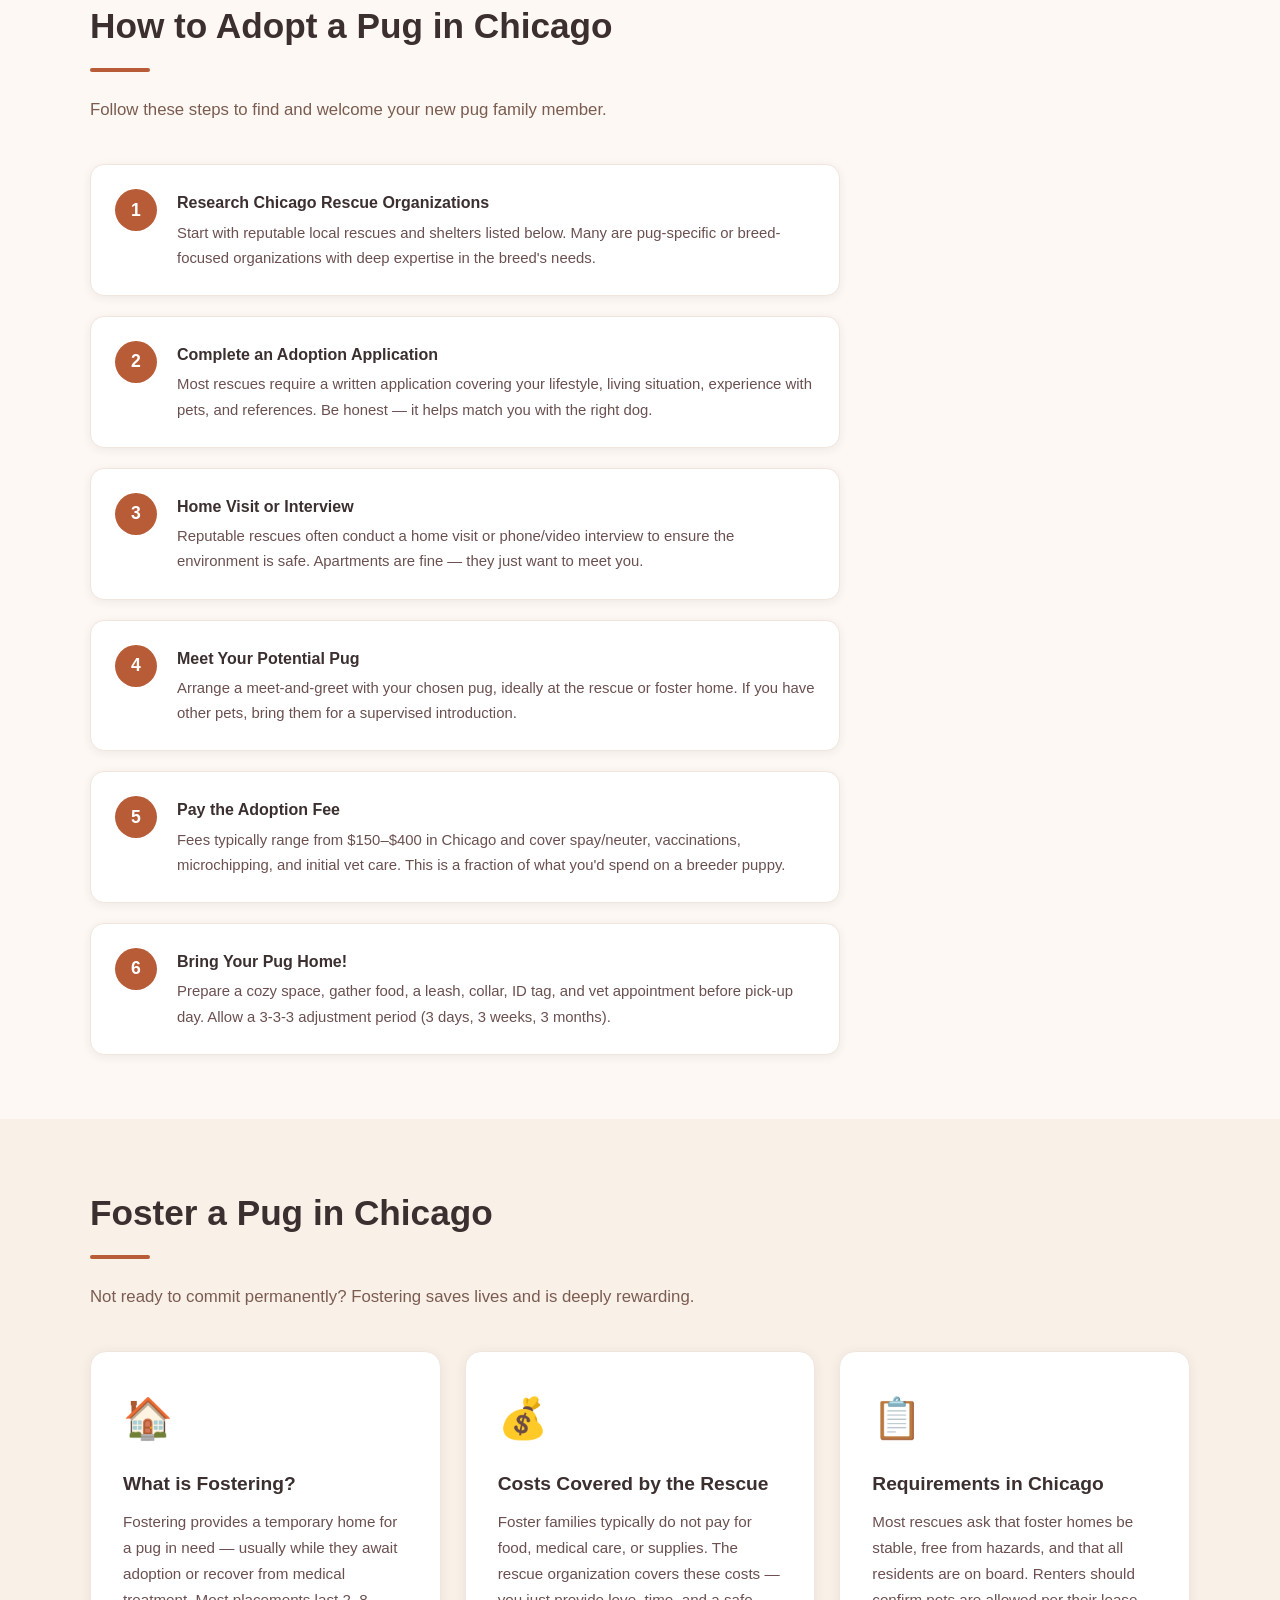
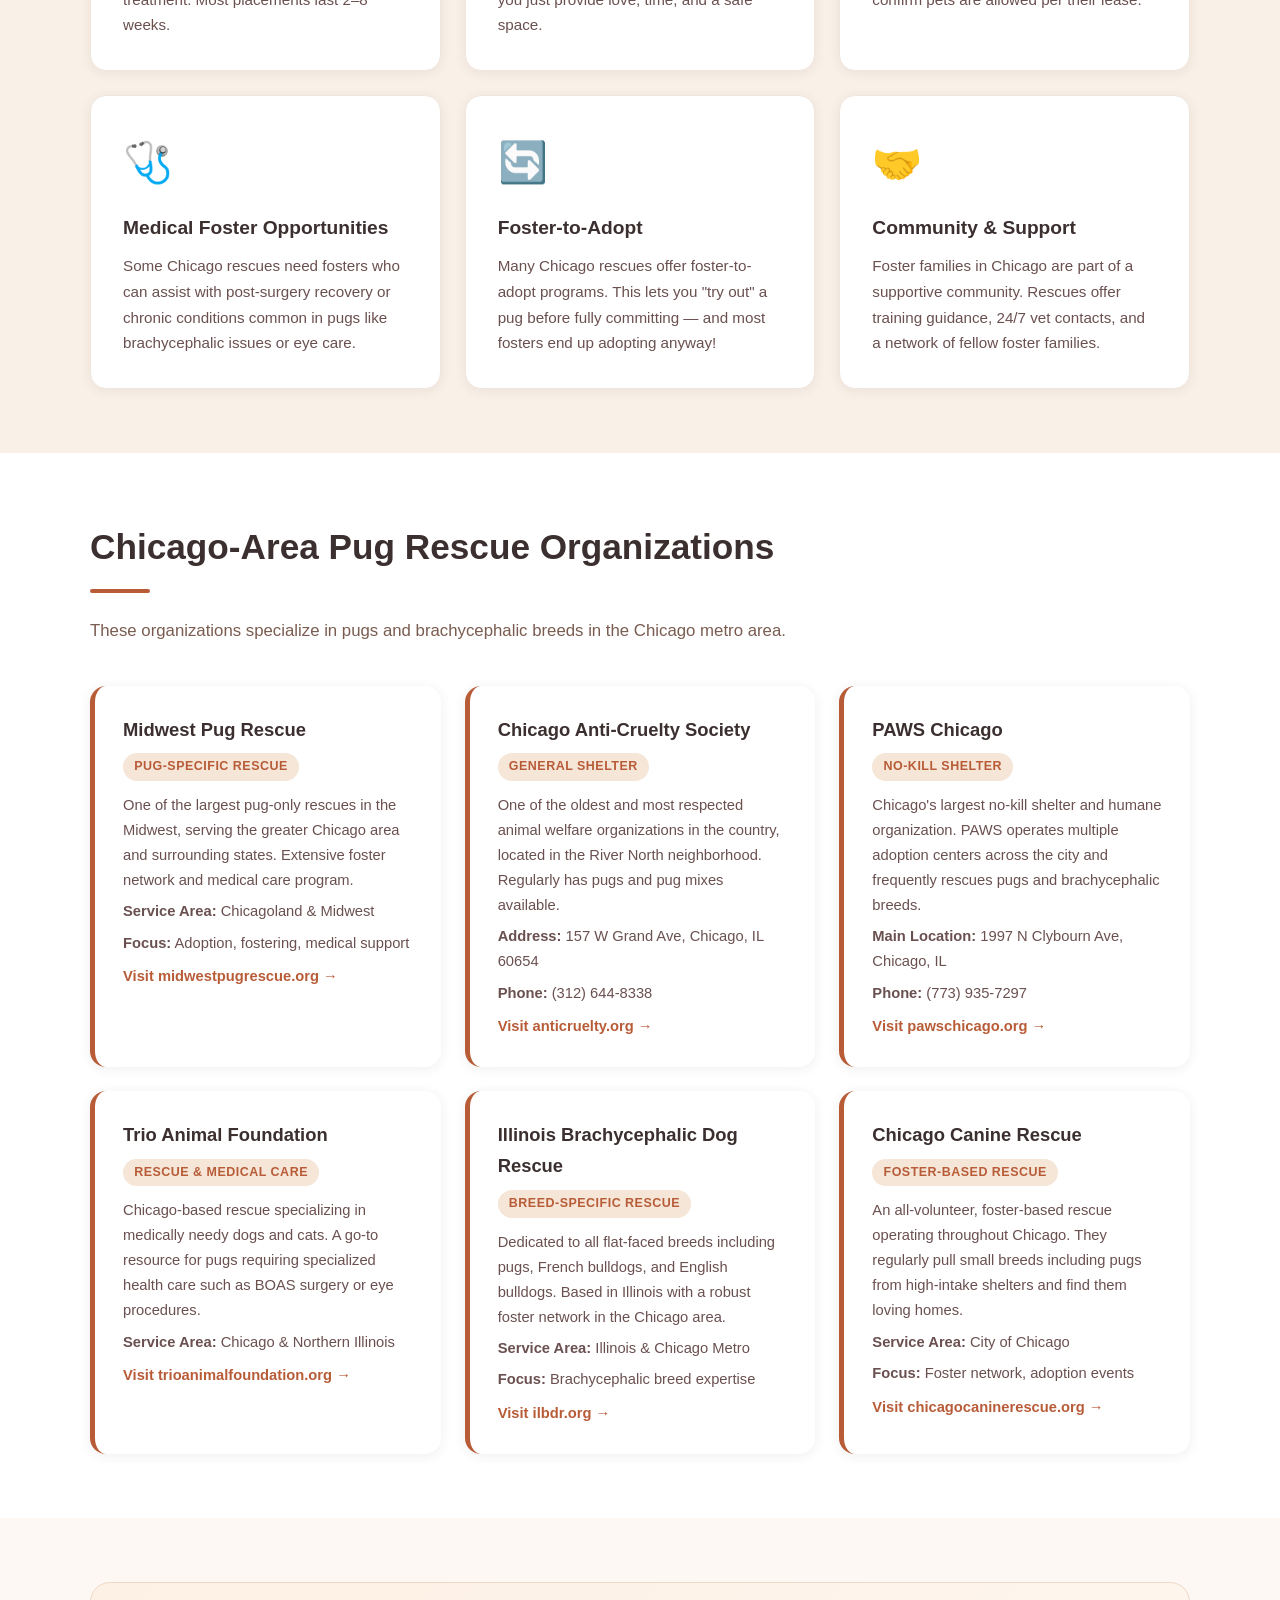
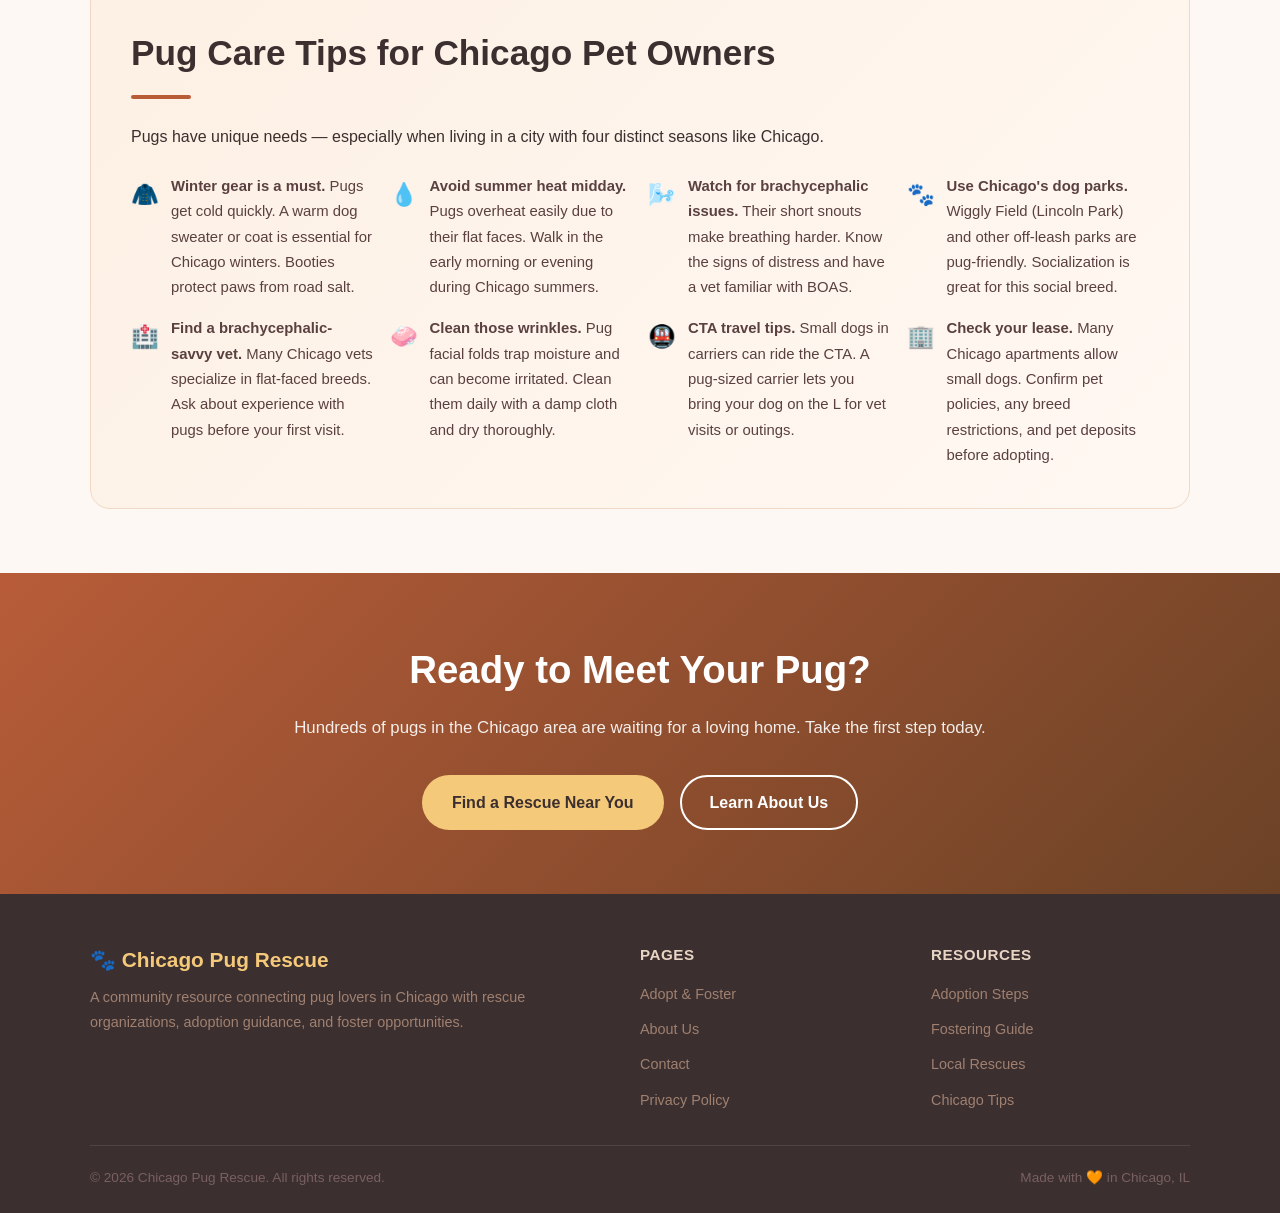
==== commit 6f88ddb1: "Add contact page to fulfill the referenced-but-missing contact form The about.html FAQ told visitors" ====
--- a/index.html
+++ b/index.html
@@ -15,6 +15,7 @@
     <ul class="nav-links">
       <li><a href="index.html" class="active">Adopt &amp; Foster</a></li>
       <li><a href="about.html">About Us</a></li>
+      <li><a href="contact.html">Contact</a></li>
       <li><a href="privacy.html">Privacy</a></li>
     </ul>
   </nav>
@@ -293,6 +294,7 @@
         <ul class="footer-links">
           <li><a href="index.html">Adopt &amp; Foster</a></li>
           <li><a href="about.html">About Us</a></li>
+          <li><a href="contact.html">Contact</a></li>
           <li><a href="privacy.html">Privacy Policy</a></li>
         </ul>
       </div>
--- a/styles.css
+++ b/styles.css
@@ -588,6 +588,161 @@
   color: #7a6060;
   flex-wrap: wrap;
   gap: 0.5rem;
+}
+
+/* ===== CONTACT PAGE ===== */
+.contact-hero {
+  background: linear-gradient(135deg, #3b2f2f, #6b4226);
+  color: #fff;
+  text-align: center;
+  padding: 4rem 2rem;
+}
+
+.contact-hero h1 {
+  font-size: clamp(2rem, 4vw, 3rem);
+  font-weight: 800;
+  margin-bottom: 0.75rem;
+}
+
+.contact-hero p {
+  opacity: 0.9;
+  max-width: 560px;
+  margin: 0 auto;
+  font-size: 1.1rem;
+}
+
+.contact-layout {
+  display: grid;
+  grid-template-columns: 1fr 340px;
+  gap: 3rem;
+  align-items: start;
+}
+
+.contact-form-wrap {
+  min-width: 0;
+}
+
+.contact-form {
+  display: flex;
+  flex-direction: column;
+  gap: 1.25rem;
+  margin-top: 1.5rem;
+}
+
+.form-group {
+  display: flex;
+  flex-direction: column;
+  gap: 0.4rem;
+}
+
+.form-group label {
+  font-weight: 600;
+  color: #3b2f2f;
+  font-size: 0.95rem;
+}
+
+.required {
+  color: #b85c38;
+}
+
+.form-group input,
+.form-group select,
+.form-group textarea {
+  padding: 0.7rem 1rem;
+  border: 1.5px solid #e0cfc8;
+  border-radius: 10px;
+  font-family: inherit;
+  font-size: 0.97rem;
+  color: #3b2f2f;
+  background: #fff;
+  transition: border-color 0.2s, box-shadow 0.2s;
+  width: 100%;
+}
+
+.form-group input:focus,
+.form-group select:focus,
+.form-group textarea:focus {
+  outline: none;
+  border-color: #b85c38;
+  box-shadow: 0 0 0 3px rgba(184, 92, 56, 0.12);
+}
+
+.form-group textarea {
+  resize: vertical;
+  min-height: 140px;
+}
+
+.form-check {
+  flex-direction: row;
+  align-items: center;
+}
+
+.checkbox-label {
+  display: flex;
+  align-items: center;
+  gap: 0.6rem;
+  cursor: pointer;
+  font-weight: 400;
+  color: #5a4040;
+  font-size: 0.93rem;
+}
+
+.checkbox-label input[type="checkbox"] {
+  width: 18px;
+  height: 18px;
+  flex-shrink: 0;
+  accent-color: #b85c38;
+  cursor: pointer;
+}
+
+.btn-submit {
+  align-self: flex-start;
+  background: #b85c38;
+  color: #fff;
+  border: none;
+  padding: 0.8rem 2rem;
+  border-radius: 50px;
+  font-size: 1rem;
+  font-weight: 700;
+  cursor: pointer;
+  transition: transform 0.15s, box-shadow 0.15s, background 0.2s;
+}
+
+.btn-submit:hover {
+  background: #9a4a2c;
+  transform: translateY(-2px);
+  box-shadow: 0 6px 20px rgba(0,0,0,0.2);
+}
+
+.contact-sidebar {
+  display: flex;
+  flex-direction: column;
+  gap: 1rem;
+}
+
+.contact-info-card {
+  background: #fdf8f4;
+  border: 1px solid #f0e6de;
+  border-radius: 14px;
+  padding: 1.5rem;
+}
+
+.contact-info-icon {
+  font-size: 1.8rem;
+  margin-bottom: 0.5rem;
+}
+
+.contact-info-card h3 {
+  font-size: 1rem;
+  font-weight: 700;
+  color: #3b2f2f;
+  margin-bottom: 0.4rem;
+}
+
+.contact-info-card p {
+  color: #6b5050;
+  font-size: 0.9rem;
+  margin-bottom: 0.3rem;
 }
 
 /* ===== RESPONSIVE ===== */
@@ -605,4 +760,7 @@
     flex-direction: column;
     text-align: center;
   }
-}
+  .contact-layout {
+    grid-template-columns: 1fr;
+  }
+}
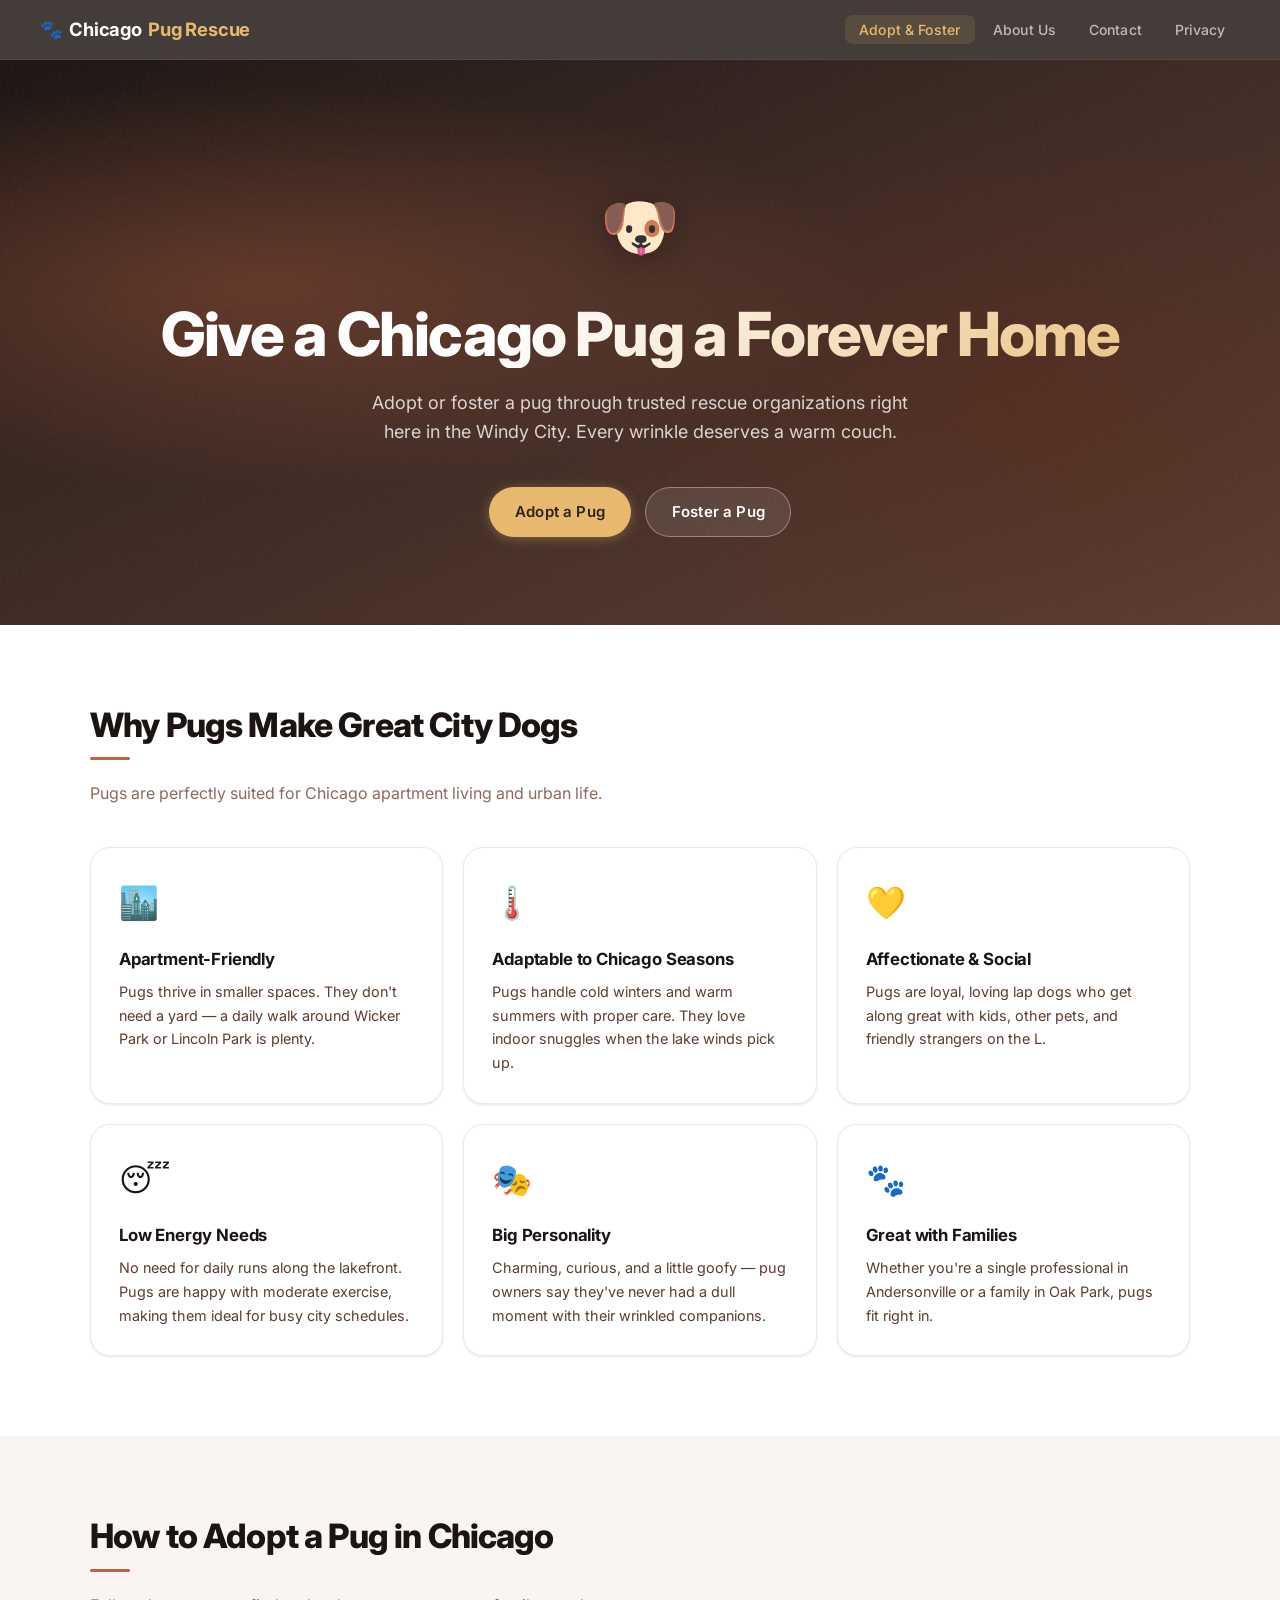
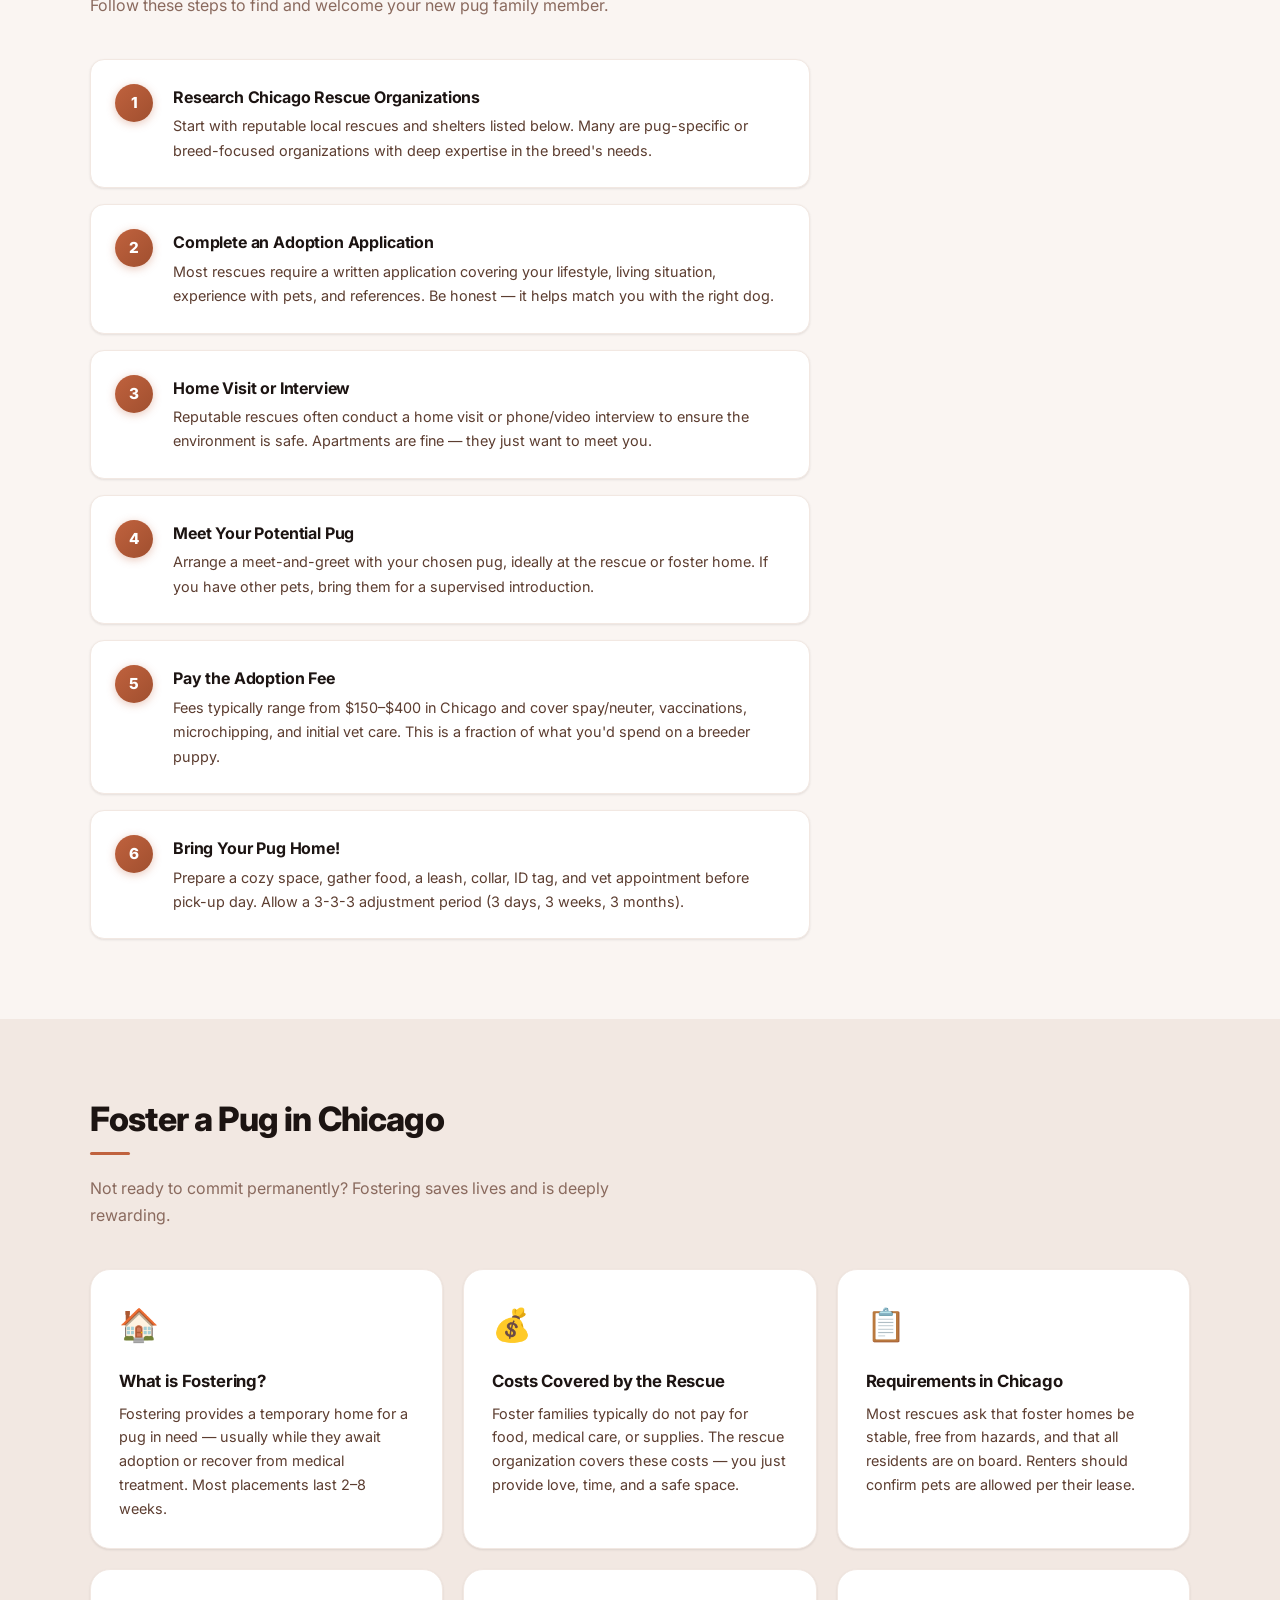
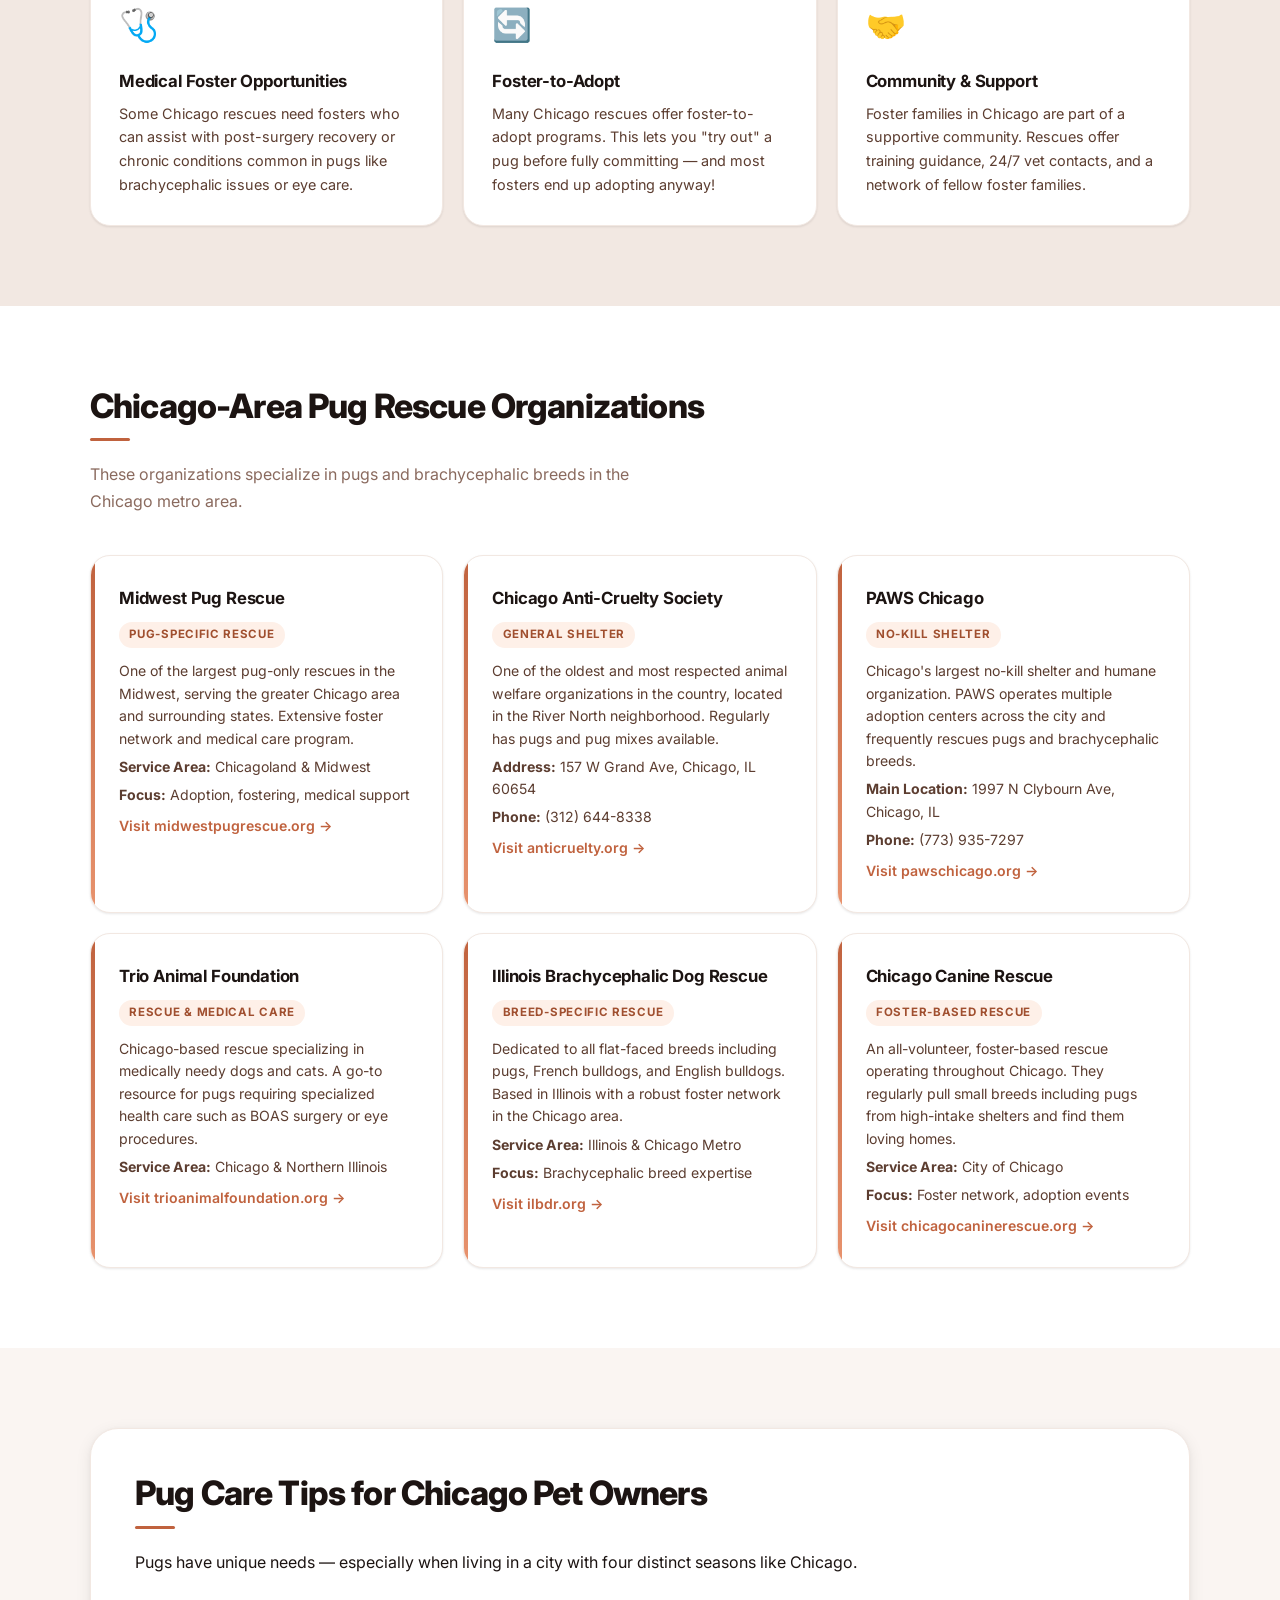
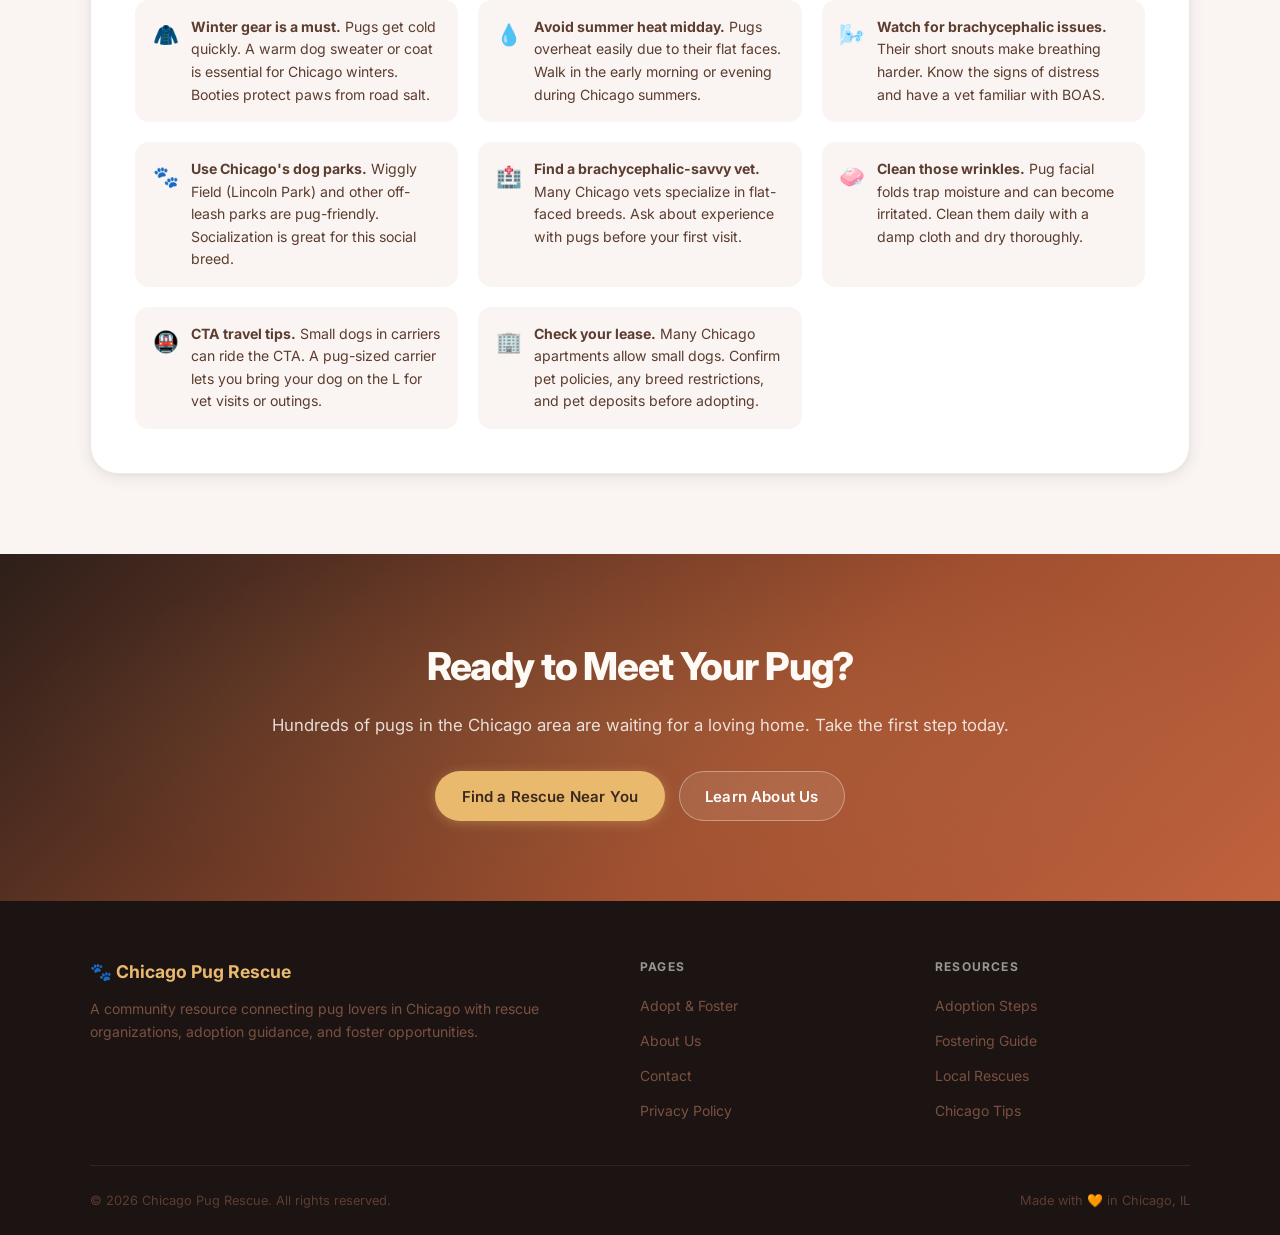
==== commit e4d92c6e: "Modernize site design with Inter font, CSS variables, and refined UI Replaces flat shadows and hardc" ====
--- a/index.html
+++ b/index.html
@@ -5,6 +5,9 @@
   <meta name="viewport" content="width=device-width, initial-scale=1.0" />
   <title>Chicago Pug Rescue &amp; Adoption</title>
   <meta name="description" content="Find your perfect pug companion in Chicago. Learn how to adopt or foster a pug through local Chicago rescue organizations." />
+  <link rel="preconnect" href="https://fonts.googleapis.com" />
+  <link rel="preconnect" href="https://fonts.gstatic.com" crossorigin />
+  <link href="https://fonts.googleapis.com/css2?family=Inter:wght@400;500;600;700;800&display=swap" rel="stylesheet" />
   <link rel="stylesheet" href="styles.css" />
 </head>
 <body>
--- a/styles.css
+++ b/styles.css
@@ -1,3 +1,36 @@
+/* ===== DESIGN TOKENS ===== */
+:root {
+  --brown-950: #1c1412;
+  --brown-900: #2d1f1a;
+  --brown-800: #3b2822;
+  --brown-700: #5c3d30;
+  --brown-600: #7a5040;
+  --brown-400: #b07a68;
+  --brown-200: #dfc4b8;
+  --brown-100: #f2e8e2;
+  --brown-50:  #faf5f2;
+
+  --accent:       #c0623e;
+  --accent-dark:  #a04f2f;
+  --accent-light: #e8936e;
+  --gold:         #e9b96e;
+
+  --text-primary:   #1c1412;
+  --text-secondary: #5c3d30;
+  --text-muted:     #8a6a5e;
+
+  --radius-sm:  8px;
+  --radius-md:  14px;
+  --radius-lg:  20px;
+  --radius-xl:  28px;
+
+  --shadow-sm:  0 1px 3px rgba(28,20,18,.06), 0 1px 2px rgba(28,20,18,.04);
+  --shadow-md:  0 4px 16px rgba(28,20,18,.08), 0 1px 4px rgba(28,20,18,.04);
+  --shadow-lg:  0 12px 40px rgba(28,20,18,.12), 0 4px 12px rgba(28,20,18,.06);
+
+  --transition: 0.2s cubic-bezier(.4,0,.2,1);
+}
+
 /* ===== RESET & BASE ===== */
 *, *::before, *::after {
   box-sizing: border-box;
@@ -5,152 +38,199 @@
   padding: 0;
 }
 
-html {
-  scroll-behavior: smooth;
-}
+html { scroll-behavior: smooth; }
 
 body {
-  font-family: 'Segoe UI', Tahoma, Geneva, Verdana, sans-serif;
-  color: #3b2f2f;
-  background: #fdf8f4;
+  font-family: 'Inter', 'Segoe UI', system-ui, sans-serif;
+  color: var(--text-primary);
+  background: var(--brown-50);
   line-height: 1.7;
+  -webkit-font-smoothing: antialiased;
 }
 
 a {
-  color: #b85c38;
+  color: var(--accent);
   text-decoration: none;
-}
-
-a:hover {
-  text-decoration: underline;
-}
-
-img {
-  max-width: 100%;
-  display: block;
-}
+  transition: color var(--transition);
+}
+a:hover { color: var(--accent-dark); text-decoration: underline; }
+
+img { max-width: 100%; display: block; }
 
 /* ===== NAV ===== */
 nav {
-  background: #3b2f2f;
-  padding: 0 2rem;
+  background: rgba(28, 20, 18, 0.82);
+  backdrop-filter: blur(16px) saturate(180%);
+  -webkit-backdrop-filter: blur(16px) saturate(180%);
+  padding: 0 2.5rem;
   position: sticky;
   top: 0;
   z-index: 100;
   display: flex;
   align-items: center;
   justify-content: space-between;
-  height: 64px;
-  box-shadow: 0 2px 8px rgba(0,0,0,0.3);
+  height: 60px;
+  border-bottom: 1px solid rgba(255,255,255,0.06);
 }
 
 .nav-logo {
-  font-size: 1.4rem;
-  font-weight: 700;
-  color: #f5c97a;
-  letter-spacing: 0.5px;
-}
-
-.nav-logo span {
-  color: #fff;
-}
+  font-size: 1.15rem;
+  font-weight: 700;
+  color: var(--gold);
+  letter-spacing: -0.2px;
+  display: flex;
+  align-items: center;
+  gap: 0.4rem;
+}
+.nav-logo span { color: #fff; }
 
 .nav-links {
   list-style: none;
   display: flex;
-  gap: 2rem;
-}
-
+  gap: 0.25rem;
+}
 .nav-links a {
-  color: #e8d5c4;
+  color: rgba(255,255,255,0.65);
   font-weight: 500;
-  font-size: 0.95rem;
-  transition: color 0.2s;
-}
-
-.nav-links a:hover,
+  font-size: 0.875rem;
+  padding: 0.4rem 0.9rem;
+  border-radius: var(--radius-sm);
+  transition: color var(--transition), background var(--transition);
+  letter-spacing: 0.01em;
+}
+.nav-links a:hover {
+  color: #fff;
+  background: rgba(255,255,255,0.08);
+  text-decoration: none;
+}
 .nav-links a.active {
-  color: #f5c97a;
-  text-decoration: none;
+  color: var(--gold);
+  background: rgba(233,185,110,0.12);
 }
 
 /* ===== HERO ===== */
 .hero {
-  background: linear-gradient(135deg, #3b2f2f 0%, #6b4226 60%, #b85c38 100%);
+  background:
+    radial-gradient(ellipse 80% 60% at 20% 40%, rgba(192,98,62,.35) 0%, transparent 60%),
+    radial-gradient(ellipse 60% 80% at 80% 60%, rgba(90,40,24,.5) 0%, transparent 60%),
+    linear-gradient(155deg, #1c1412 0%, #3b2822 45%, #5c3d30 100%);
+  color: #fff;
+  text-align: center;
+  padding: 7rem 2rem 5.5rem;
+  position: relative;
+  overflow: hidden;
+}
+.hero::after {
+  content: '';
+  position: absolute;
+  inset: 0;
+  background: url("data:image/svg+xml,%3Csvg viewBox='0 0 200 200' xmlns='http://www.w3.org/2000/svg'%3E%3Cfilter id='n'%3E%3CfeTurbulence type='fractalNoise' baseFrequency='0.75' numOctaves='4' stitchTiles='stitch'/%3E%3C/filter%3E%3Crect width='100%25' height='100%25' filter='url(%23n)' opacity='0.04'/%3E%3C/svg%3E");
+  pointer-events: none;
+}
+
+.hero-emoji {
+  font-size: 4rem;
+  margin-bottom: 1.25rem;
+  display: block;
+  filter: drop-shadow(0 4px 16px rgba(0,0,0,.3));
+}
+.hero h1 {
+  font-size: clamp(2.2rem, 5vw, 3.8rem);
+  font-weight: 800;
+  letter-spacing: -0.03em;
+  line-height: 1.1;
+  margin-bottom: 1.25rem;
+  background: linear-gradient(135deg, #fff 40%, var(--gold));
+  -webkit-background-clip: text;
+  -webkit-text-fill-color: transparent;
+  background-clip: text;
+}
+.hero p {
+  font-size: 1.125rem;
+  max-width: 560px;
+  margin: 0 auto 2.5rem;
+  opacity: 0.8;
+  line-height: 1.65;
+}
+.hero-btns {
+  display: flex;
+  gap: 0.875rem;
+  justify-content: center;
+  flex-wrap: wrap;
+}
+
+/* ===== ABOUT / CONTACT / PRIVACY HEROES ===== */
+.about-hero,
+.contact-hero,
+.privacy-hero {
+  background:
+    radial-gradient(ellipse 70% 60% at 15% 50%, rgba(192,98,62,.25) 0%, transparent 60%),
+    linear-gradient(155deg, #1c1412 0%, #3b2822 60%, #5c3d30 100%);
   color: #fff;
   text-align: center;
   padding: 5rem 2rem 4rem;
-  position: relative;
-  overflow: hidden;
-}
-
-.hero::before {
-  content: '';
-  position: absolute;
-  inset: 0;
-  background: url("data:image/svg+xml,%3Csvg width='60' height='60' viewBox='0 0 60 60' xmlns='http://www.w3.org/2000/svg'%3E%3Cg fill='none' fill-rule='evenodd'%3E%3Cg fill='%23ffffff' fill-opacity='0.04'%3E%3Cpath d='M36 34v-4h-2v4h-4v2h4v4h2v-4h4v-2h-4zm0-30V0h-2v4h-4v2h4v4h2V6h4V4h-4zM6 34v-4H4v4H0v2h4v4h2v-4h4v-2H6zM6 4V0H4v4H0v2h4v4h2V6h4V4H6z'/%3E%3C/g%3E%3C/g%3E%3C/svg%3E");
-}
-
-.hero-emoji {
-  font-size: 5rem;
-  margin-bottom: 1rem;
-  display: block;
-}
-
-.hero h1 {
-  font-size: clamp(2rem, 5vw, 3.5rem);
+}
+.about-hero h1,
+.contact-hero h1,
+.privacy-hero h1 {
+  font-size: clamp(1.9rem, 4vw, 3rem);
   font-weight: 800;
-  margin-bottom: 1rem;
-  text-shadow: 0 2px 8px rgba(0,0,0,0.3);
-}
-
-.hero p {
-  font-size: 1.2rem;
-  max-width: 600px;
-  margin: 0 auto 2rem;
-  opacity: 0.9;
-}
-
-.hero-btns {
-  display: flex;
-  gap: 1rem;
-  justify-content: center;
-  flex-wrap: wrap;
+  letter-spacing: -0.03em;
+  line-height: 1.15;
+  margin-bottom: 0.875rem;
+  background: linear-gradient(135deg, #fff 40%, var(--gold));
+  -webkit-background-clip: text;
+  -webkit-text-fill-color: transparent;
+  background-clip: text;
+}
+.about-hero p,
+.contact-hero p,
+.privacy-hero p {
+  opacity: 0.8;
+  max-width: 540px;
+  margin: 0 auto;
+  font-size: 1.05rem;
 }
 
 /* ===== BUTTONS ===== */
 .btn {
-  display: inline-block;
-  padding: 0.75rem 1.75rem;
-  border-radius: 50px;
+  display: inline-flex;
+  align-items: center;
+  padding: 0.7rem 1.6rem;
+  border-radius: 100px;
   font-weight: 600;
-  font-size: 1rem;
+  font-size: 0.9375rem;
   cursor: pointer;
-  transition: transform 0.15s, box-shadow 0.15s;
-  border: 2px solid transparent;
-}
-
+  transition: transform var(--transition), box-shadow var(--transition), background var(--transition), color var(--transition);
+  border: 1.5px solid transparent;
+  letter-spacing: 0.01em;
+}
 .btn:hover {
   transform: translateY(-2px);
-  box-shadow: 0 6px 20px rgba(0,0,0,0.2);
   text-decoration: none;
 }
-
 .btn-primary {
-  background: #f5c97a;
-  color: #3b2f2f;
-}
-
+  background: var(--gold);
+  color: var(--brown-900);
+  box-shadow: 0 2px 12px rgba(233,185,110,.35);
+}
+.btn-primary:hover {
+  background: #f2ca7e;
+  box-shadow: 0 6px 24px rgba(233,185,110,.45);
+}
 .btn-secondary {
-  background: transparent;
-  border-color: #fff;
+  background: rgba(255,255,255,0.1);
+  border-color: rgba(255,255,255,0.35);
   color: #fff;
+  backdrop-filter: blur(4px);
+}
+.btn-secondary:hover {
+  background: rgba(255,255,255,0.18);
+  border-color: rgba(255,255,255,0.55);
 }
 
 /* ===== SECTIONS ===== */
-section {
-  padding: 4rem 2rem;
-}
+section { padding: 5rem 2rem; }
 
 .container {
   max-width: 1100px;
@@ -158,109 +238,122 @@
 }
 
 .section-title {
-  font-size: clamp(1.6rem, 3vw, 2.2rem);
-  font-weight: 700;
-  color: #3b2f2f;
+  font-size: clamp(1.5rem, 2.8vw, 2.1rem);
+  font-weight: 800;
+  color: var(--text-primary);
+  letter-spacing: -0.025em;
+  line-height: 1.2;
   margin-bottom: 0.5rem;
 }
-
 .section-subtitle {
-  color: #7a5c50;
-  font-size: 1.05rem;
+  color: var(--text-muted);
+  font-size: 1rem;
   margin-bottom: 2.5rem;
-}
-
+  max-width: 560px;
+}
 .divider {
-  width: 60px;
-  height: 4px;
-  background: #b85c38;
+  width: 40px;
+  height: 3px;
+  background: var(--accent);
   border-radius: 2px;
-  margin: 0.75rem 0 1.5rem;
-}
+  margin: 0.75rem 0 1.25rem;
+}
+
+/* ===== BG ALTERNATING ===== */
+.bg-light  { background: var(--brown-50); }
+.bg-white  { background: #fff; }
+.bg-warm   { background: var(--brown-100); }
 
 /* ===== CARDS ===== */
 .cards-grid {
   display: grid;
   grid-template-columns: repeat(auto-fit, minmax(280px, 1fr));
-  gap: 1.5rem;
-}
-
+  gap: 1.25rem;
+}
 .card {
   background: #fff;
-  border-radius: 16px;
-  padding: 2rem;
-  box-shadow: 0 2px 12px rgba(59,47,47,0.08);
-  border: 1px solid #f0e6de;
-  transition: transform 0.2s, box-shadow 0.2s;
-}
-
+  border-radius: var(--radius-lg);
+  padding: 1.75rem;
+  box-shadow: var(--shadow-sm);
+  border: 1px solid var(--brown-100);
+  transition: transform var(--transition), box-shadow var(--transition), border-color var(--transition);
+}
 .card:hover {
-  transform: translateY(-4px);
-  box-shadow: 0 8px 24px rgba(59,47,47,0.14);
-}
-
+  transform: translateY(-3px);
+  box-shadow: var(--shadow-md);
+  border-color: var(--brown-200);
+}
 .card-icon {
-  font-size: 2.5rem;
-  margin-bottom: 1rem;
-}
-
+  font-size: 2rem;
+  margin-bottom: 0.875rem;
+}
 .card h3 {
-  font-size: 1.2rem;
-  font-weight: 700;
-  margin-bottom: 0.5rem;
-  color: #3b2f2f;
-}
-
+  font-size: 1.05rem;
+  font-weight: 700;
+  margin-bottom: 0.4rem;
+  color: var(--text-primary);
+  letter-spacing: -0.01em;
+}
 .card p {
-  color: #6b5050;
-  font-size: 0.95rem;
+  color: var(--text-secondary);
+  font-size: 0.9rem;
+  line-height: 1.65;
 }
 
 /* ===== ORG LIST ===== */
 .org-list {
   display: grid;
   grid-template-columns: repeat(auto-fit, minmax(300px, 1fr));
-  gap: 1.5rem;
-}
-
+  gap: 1.25rem;
+}
 .org-card {
   background: #fff;
-  border-radius: 16px;
+  border-radius: var(--radius-lg);
   padding: 1.75rem;
-  box-shadow: 0 2px 12px rgba(59,47,47,0.08);
-  border-left: 5px solid #b85c38;
-}
-
+  box-shadow: var(--shadow-sm);
+  border: 1px solid var(--brown-100);
+  transition: transform var(--transition), box-shadow var(--transition);
+  position: relative;
+  overflow: hidden;
+}
+.org-card::before {
+  content: '';
+  position: absolute;
+  left: 0; top: 0; bottom: 0;
+  width: 4px;
+  background: linear-gradient(180deg, var(--accent), var(--accent-light));
+  border-radius: 4px 0 0 4px;
+}
+.org-card:hover {
+  transform: translateY(-3px);
+  box-shadow: var(--shadow-md);
+}
 .org-card h3 {
-  font-size: 1.15rem;
-  font-weight: 700;
-  color: #3b2f2f;
+  font-size: 1.05rem;
+  font-weight: 700;
+  color: var(--text-primary);
   margin-bottom: 0.4rem;
-}
-
+  letter-spacing: -0.01em;
+}
 .org-card .org-type {
   display: inline-block;
-  background: #f5e6d8;
-  color: #b85c38;
-  font-size: 0.78rem;
-  font-weight: 600;
-  padding: 0.2rem 0.7rem;
-  border-radius: 20px;
+  background: #fef0e8;
+  color: var(--accent-dark);
+  font-size: 0.72rem;
+  font-weight: 700;
+  padding: 0.2rem 0.65rem;
+  border-radius: 100px;
   margin-bottom: 0.75rem;
   text-transform: uppercase;
-  letter-spacing: 0.5px;
-}
-
+  letter-spacing: 0.06em;
+}
 .org-card p {
-  color: #6b5050;
-  font-size: 0.92rem;
-  margin-bottom: 0.4rem;
-}
-
-.org-card a {
-  font-size: 0.92rem;
-  font-weight: 600;
-}
+  color: var(--text-secondary);
+  font-size: 0.88rem;
+  margin-bottom: 0.35rem;
+  line-height: 1.6;
+}
+.org-card a { font-size: 0.88rem; font-weight: 600; }
 
 /* ===== STEPS ===== */
 .steps-list {
@@ -268,172 +361,159 @@
   list-style: none;
   display: flex;
   flex-direction: column;
-  gap: 1.25rem;
-  max-width: 750px;
-}
-
+  gap: 1rem;
+  max-width: 720px;
+}
 .step-item {
   counter-increment: steps;
   display: flex;
   align-items: flex-start;
   gap: 1.25rem;
   background: #fff;
-  border-radius: 14px;
+  border-radius: var(--radius-md);
   padding: 1.5rem;
-  box-shadow: 0 2px 10px rgba(59,47,47,0.07);
-  border: 1px solid #f0e6de;
-}
-
+  box-shadow: var(--shadow-sm);
+  border: 1px solid var(--brown-100);
+  transition: box-shadow var(--transition);
+}
+.step-item:hover { box-shadow: var(--shadow-md); }
 .step-item::before {
   content: counter(steps);
   flex-shrink: 0;
-  width: 42px;
-  height: 42px;
-  background: #b85c38;
+  width: 38px;
+  height: 38px;
+  background: linear-gradient(135deg, var(--accent), var(--accent-dark));
   color: #fff;
   border-radius: 50%;
   display: flex;
   align-items: center;
   justify-content: center;
   font-weight: 800;
-  font-size: 1.1rem;
-}
-
+  font-size: 0.95rem;
+  box-shadow: 0 2px 8px rgba(192,98,62,.35);
+}
 .step-item h4 {
   font-weight: 700;
-  color: #3b2f2f;
-  margin-bottom: 0.25rem;
-}
-
+  color: var(--text-primary);
+  margin-bottom: 0.2rem;
+  letter-spacing: -0.01em;
+  font-size: 1rem;
+}
 .step-item p {
-  color: #6b5050;
-  font-size: 0.93rem;
+  color: var(--text-secondary);
+  font-size: 0.9rem;
 }
 
 /* ===== TIPS BOX ===== */
 .tips-box {
-  background: linear-gradient(135deg, #fdf0e4, #fff8f2);
-  border-radius: 20px;
-  padding: 2.5rem;
-  border: 1px solid #f0d8c4;
-}
-
+  background: #fff;
+  border-radius: var(--radius-xl);
+  padding: 2.75rem;
+  border: 1px solid var(--brown-100);
+  box-shadow: var(--shadow-md);
+}
 .tips-grid {
   display: grid;
   grid-template-columns: repeat(auto-fit, minmax(240px, 1fr));
-  gap: 1rem;
+  gap: 1.25rem;
   margin-top: 1.5rem;
 }
-
 .tip-item {
   display: flex;
   gap: 0.75rem;
   align-items: flex-start;
-}
-
+  background: var(--brown-50);
+  border-radius: var(--radius-md);
+  padding: 1rem 1.1rem;
+}
 .tip-icon {
-  font-size: 1.4rem;
+  font-size: 1.3rem;
   flex-shrink: 0;
-  margin-top: 2px;
-}
-
+  margin-top: 1px;
+}
 .tip-item p {
-  font-size: 0.93rem;
-  color: #5a4040;
-}
-
-/* ===== BANNER ===== */
+  font-size: 0.88rem;
+  color: var(--text-secondary);
+  line-height: 1.6;
+}
+
+/* ===== CTA BANNER ===== */
 .cta-banner {
-  background: linear-gradient(135deg, #b85c38, #6b4226);
+  background: linear-gradient(135deg, var(--brown-900) 0%, var(--accent-dark) 60%, var(--accent) 100%);
   color: #fff;
   text-align: center;
-  padding: 4rem 2rem;
-  border-radius: 0;
-}
-
+  padding: 5rem 2rem;
+  position: relative;
+  overflow: hidden;
+}
+.cta-banner::before {
+  content: '';
+  position: absolute;
+  inset: 0;
+  background: radial-gradient(ellipse 70% 80% at 50% 50%, rgba(233,185,110,.1) 0%, transparent 70%);
+  pointer-events: none;
+}
 .cta-banner h2 {
   font-size: clamp(1.6rem, 3vw, 2.4rem);
+  font-weight: 800;
+  letter-spacing: -0.03em;
   margin-bottom: 0.75rem;
 }
-
 .cta-banner p {
-  opacity: 0.9;
+  opacity: 0.82;
   margin-bottom: 2rem;
   font-size: 1.05rem;
 }
 
-/* ===== BG ALTERNATING ===== */
-.bg-light {
-  background: #fdf8f4;
-}
-
-.bg-white {
-  background: #fff;
-}
-
-.bg-warm {
-  background: #f9f0e8;
-}
-
 /* ===== ABOUT PAGE ===== */
-.about-hero {
-  background: linear-gradient(135deg, #3b2f2f, #6b4226);
-  color: #fff;
-  text-align: center;
-  padding: 4rem 2rem;
-}
-
-.about-hero h1 {
-  font-size: clamp(2rem, 4vw, 3rem);
-  font-weight: 800;
-  margin-bottom: 0.75rem;
-}
-
-.about-hero p {
-  opacity: 0.9;
-  max-width: 580px;
-  margin: 0 auto;
-  font-size: 1.1rem;
-}
-
 .team-grid {
   display: grid;
   grid-template-columns: repeat(auto-fit, minmax(220px, 1fr));
-  gap: 1.5rem;
-}
-
+  gap: 1.25rem;
+}
 .team-card {
   background: #fff;
-  border-radius: 16px;
-  padding: 2rem;
+  border-radius: var(--radius-lg);
+  padding: 2rem 1.75rem;
   text-align: center;
-  box-shadow: 0 2px 12px rgba(59,47,47,0.08);
-  border: 1px solid #f0e6de;
-}
-
+  box-shadow: var(--shadow-sm);
+  border: 1px solid var(--brown-100);
+  transition: transform var(--transition), box-shadow var(--transition);
+}
+.team-card:hover {
+  transform: translateY(-3px);
+  box-shadow: var(--shadow-md);
+}
 .team-avatar {
-  font-size: 3.5rem;
-  margin-bottom: 1rem;
-}
-
+  font-size: 3rem;
+  margin-bottom: 0.875rem;
+  width: 72px;
+  height: 72px;
+  background: var(--brown-100);
+  border-radius: 50%;
+  display: flex;
+  align-items: center;
+  justify-content: center;
+  margin: 0 auto 1rem;
+}
 .team-card h3 {
-  font-size: 1.1rem;
-  font-weight: 700;
-  color: #3b2f2f;
-}
-
+  font-size: 1.05rem;
+  font-weight: 700;
+  color: var(--text-primary);
+  letter-spacing: -0.01em;
+}
 .team-card .role {
-  color: #b85c38;
+  color: var(--accent);
+  font-size: 0.78rem;
+  font-weight: 700;
+  text-transform: uppercase;
+  letter-spacing: 0.07em;
+  margin-bottom: 0.625rem;
+}
+.team-card p {
+  color: var(--text-secondary);
   font-size: 0.88rem;
-  font-weight: 600;
-  text-transform: uppercase;
-  letter-spacing: 0.5px;
-  margin-bottom: 0.5rem;
-}
-
-.team-card p {
-  color: #6b5050;
-  font-size: 0.9rem;
+  line-height: 1.6;
 }
 
 .values-grid {
@@ -441,326 +521,254 @@
   grid-template-columns: repeat(auto-fit, minmax(200px, 1fr));
   gap: 1.25rem;
 }
-
 .value-item {
   text-align: center;
   padding: 1.75rem 1.25rem;
   background: #fff;
-  border-radius: 14px;
-  box-shadow: 0 2px 10px rgba(59,47,47,0.07);
-}
-
-.value-item .v-icon {
-  font-size: 2.5rem;
-  margin-bottom: 0.75rem;
-}
-
+  border-radius: var(--radius-lg);
+  box-shadow: var(--shadow-sm);
+  border: 1px solid var(--brown-100);
+  transition: transform var(--transition);
+}
+.value-item:hover { transform: translateY(-2px); }
+.value-item .v-icon { font-size: 2rem; margin-bottom: 0.75rem; }
 .value-item h4 {
   font-weight: 700;
-  color: #3b2f2f;
-  margin-bottom: 0.4rem;
-}
-
+  color: var(--text-primary);
+  margin-bottom: 0.35rem;
+  font-size: 0.95rem;
+  letter-spacing: -0.01em;
+}
 .value-item p {
-  color: #6b5050;
-  font-size: 0.88rem;
+  color: var(--text-secondary);
+  font-size: 0.85rem;
+  line-height: 1.6;
 }
 
 /* ===== PRIVACY PAGE ===== */
-.privacy-hero {
-  background: linear-gradient(135deg, #3b2f2f, #6b4226);
-  color: #fff;
-  text-align: center;
-  padding: 4rem 2rem;
-}
-
-.privacy-hero h1 {
-  font-size: clamp(2rem, 4vw, 3rem);
-  font-weight: 800;
-  margin-bottom: 0.75rem;
-}
+.privacy-hero p { color: rgba(255,255,255,0.8); }
 
 .privacy-content {
-  max-width: 800px;
+  max-width: 780px;
   margin: 0 auto;
 }
-
 .privacy-content h2 {
-  font-size: 1.4rem;
-  font-weight: 700;
-  color: #3b2f2f;
-  margin: 2.5rem 0 0.75rem;
-}
-
-.privacy-content h2:first-of-type {
-  margin-top: 0;
-}
-
+  font-size: 1.25rem;
+  font-weight: 700;
+  color: var(--text-primary);
+  margin: 2.5rem 0 0.625rem;
+  letter-spacing: -0.02em;
+}
+.privacy-content h2:first-of-type { margin-top: 0; }
 .privacy-content p,
 .privacy-content li {
-  color: #5a4040;
-  font-size: 0.97rem;
+  color: var(--text-secondary);
+  font-size: 0.95rem;
   margin-bottom: 0.75rem;
-}
-
+  line-height: 1.75;
+}
 .privacy-content ul {
   padding-left: 1.5rem;
   margin-bottom: 0.75rem;
 }
-
-.privacy-content li {
-  margin-bottom: 0.4rem;
-}
-
+.privacy-content li { margin-bottom: 0.375rem; }
 .privacy-updated {
-  background: #f5e6d8;
-  color: #7a4a30;
-  border-radius: 8px;
-  padding: 0.75rem 1.25rem;
-  font-size: 0.88rem;
+  background: #fef0e8;
+  color: var(--accent-dark);
+  border-radius: var(--radius-sm);
+  padding: 0.625rem 1.1rem;
+  font-size: 0.85rem;
+  font-weight: 600;
   margin-bottom: 2.5rem;
   display: inline-block;
 }
 
+/* ===== CONTACT PAGE ===== */
+.contact-layout {
+  display: grid;
+  grid-template-columns: 1fr 320px;
+  gap: 3rem;
+  align-items: start;
+}
+.contact-form-wrap { min-width: 0; }
+.contact-form {
+  display: flex;
+  flex-direction: column;
+  gap: 1.125rem;
+  margin-top: 1.5rem;
+}
+.form-group {
+  display: flex;
+  flex-direction: column;
+  gap: 0.375rem;
+}
+.form-group label {
+  font-weight: 600;
+  color: var(--text-primary);
+  font-size: 0.875rem;
+}
+.required { color: var(--accent); }
+.form-group input,
+.form-group select,
+.form-group textarea {
+  padding: 0.65rem 0.9rem;
+  border: 1.5px solid var(--brown-200);
+  border-radius: var(--radius-sm);
+  font-family: inherit;
+  font-size: 0.9375rem;
+  color: var(--text-primary);
+  background: #fff;
+  transition: border-color var(--transition), box-shadow var(--transition);
+  width: 100%;
+}
+.form-group input:focus,
+.form-group select:focus,
+.form-group textarea:focus {
+  outline: none;
+  border-color: var(--accent);
+  box-shadow: 0 0 0 3px rgba(192,98,62,.12);
+}
+.form-group textarea {
+  resize: vertical;
+  min-height: 130px;
+}
+.form-check { flex-direction: row; align-items: center; }
+.checkbox-label {
+  display: flex;
+  align-items: center;
+  gap: 0.6rem;
+  cursor: pointer;
+  font-weight: 400;
+  color: var(--text-secondary);
+  font-size: 0.9rem;
+}
+.checkbox-label input[type="checkbox"] {
+  width: 16px;
+  height: 16px;
+  flex-shrink: 0;
+  accent-color: var(--accent);
+  cursor: pointer;
+}
+.btn-submit {
+  align-self: flex-start;
+  background: linear-gradient(135deg, var(--accent), var(--accent-dark));
+  color: #fff;
+  border: none;
+  padding: 0.75rem 2rem;
+  border-radius: 100px;
+  font-size: 0.9375rem;
+  font-weight: 700;
+  cursor: pointer;
+  transition: transform var(--transition), box-shadow var(--transition);
+  box-shadow: 0 2px 12px rgba(192,98,62,.3);
+  letter-spacing: 0.01em;
+}
+.btn-submit:hover {
+  transform: translateY(-2px);
+  box-shadow: 0 6px 24px rgba(192,98,62,.4);
+}
+.contact-sidebar {
+  display: flex;
+  flex-direction: column;
+  gap: 0.875rem;
+  position: sticky;
+  top: 80px;
+}
+.contact-info-card {
+  background: #fff;
+  border: 1px solid var(--brown-100);
+  border-radius: var(--radius-md);
+  padding: 1.375rem;
+  box-shadow: var(--shadow-sm);
+}
+.contact-info-icon { font-size: 1.5rem; margin-bottom: 0.5rem; }
+.contact-info-card h3 {
+  font-size: 0.9375rem;
+  font-weight: 700;
+  color: var(--text-primary);
+  margin-bottom: 0.35rem;
+  letter-spacing: -0.01em;
+}
+.contact-info-card p {
+  color: var(--text-secondary);
+  font-size: 0.875rem;
+  margin-bottom: 0.25rem;
+  line-height: 1.6;
+}
+
 /* ===== FOOTER ===== */
 footer {
-  background: #3b2f2f;
-  color: #c4a898;
-  padding: 3rem 2rem 1.5rem;
-}
-
+  background: var(--brown-950);
+  color: var(--brown-400);
+  padding: 3.5rem 2rem 1.5rem;
+}
 .footer-inner {
   max-width: 1100px;
   margin: 0 auto;
   display: grid;
   grid-template-columns: 2fr 1fr 1fr;
-  gap: 2rem;
-  padding-bottom: 2rem;
-  border-bottom: 1px solid rgba(255,255,255,0.1);
-}
-
+  gap: 2.5rem;
+  padding-bottom: 2.5rem;
+  border-bottom: 1px solid rgba(255,255,255,0.07);
+}
 .footer-brand {
-  font-size: 1.3rem;
-  font-weight: 700;
-  color: #f5c97a;
-  margin-bottom: 0.5rem;
-}
-
+  font-size: 1.1rem;
+  font-weight: 700;
+  color: var(--gold);
+  margin-bottom: 0.625rem;
+  display: flex;
+  align-items: center;
+  gap: 0.375rem;
+}
 .footer-inner p {
-  font-size: 0.9rem;
-  color: #a08070;
-}
-
+  font-size: 0.875rem;
+  color: var(--brown-600);
+  line-height: 1.65;
+}
 .footer-inner h4 {
-  color: #e8d5c4;
-  font-size: 0.95rem;
-  font-weight: 700;
-  margin-bottom: 0.75rem;
+  color: rgba(255,255,255,0.55);
+  font-size: 0.75rem;
+  font-weight: 700;
+  margin-bottom: 0.875rem;
   text-transform: uppercase;
-  letter-spacing: 0.5px;
-}
-
+  letter-spacing: 0.1em;
+}
 .footer-links {
   list-style: none;
   display: flex;
   flex-direction: column;
   gap: 0.5rem;
 }
-
 .footer-links a {
-  color: #a08070;
-  font-size: 0.9rem;
-  transition: color 0.2s;
-}
-
+  color: var(--brown-600);
+  font-size: 0.875rem;
+  transition: color var(--transition);
+}
 .footer-links a:hover {
-  color: #f5c97a;
+  color: var(--gold);
   text-decoration: none;
 }
-
 .footer-bottom {
   max-width: 1100px;
-  margin: 1.25rem auto 0;
+  margin: 1.5rem auto 0;
   display: flex;
   justify-content: space-between;
   align-items: center;
-  font-size: 0.85rem;
-  color: #7a6060;
+  font-size: 0.8rem;
+  color: var(--brown-700);
   flex-wrap: wrap;
   gap: 0.5rem;
 }
 
-/* ===== CONTACT PAGE ===== */
-.contact-hero {
-  background: linear-gradient(135deg, #3b2f2f, #6b4226);
-  color: #fff;
-  text-align: center;
-  padding: 4rem 2rem;
-}
-
-.contact-hero h1 {
-  font-size: clamp(2rem, 4vw, 3rem);
-  font-weight: 800;
-  margin-bottom: 0.75rem;
-}
-
-.contact-hero p {
-  opacity: 0.9;
-  max-width: 560px;
-  margin: 0 auto;
-  font-size: 1.1rem;
-}
-
-.contact-layout {
-  display: grid;
-  grid-template-columns: 1fr 340px;
-  gap: 3rem;
-  align-items: start;
-}
-
-.contact-form-wrap {
-  min-width: 0;
-}
-
-.contact-form {
-  display: flex;
-  flex-direction: column;
-  gap: 1.25rem;
-  margin-top: 1.5rem;
-}
-
-.form-group {
-  display: flex;
-  flex-direction: column;
-  gap: 0.4rem;
-}
-
-.form-group label {
-  font-weight: 600;
-  color: #3b2f2f;
-  font-size: 0.95rem;
-}
-
-.required {
-  color: #b85c38;
-}
-
-.form-group input,
-.form-group select,
-.form-group textarea {
-  padding: 0.7rem 1rem;
-  border: 1.5px solid #e0cfc8;
-  border-radius: 10px;
-  font-family: inherit;
-  font-size: 0.97rem;
-  color: #3b2f2f;
-  background: #fff;
-  transition: border-color 0.2s, box-shadow 0.2s;
-  width: 100%;
-}
-
-.form-group input:focus,
-.form-group select:focus,
-.form-group textarea:focus {
-  outline: none;
-  border-color: #b85c38;
-  box-shadow: 0 0 0 3px rgba(184, 92, 56, 0.12);
-}
-
-.form-group textarea {
-  resize: vertical;
-  min-height: 140px;
-}
-
-.form-check {
-  flex-direction: row;
-  align-items: center;
-}
-
-.checkbox-label {
-  display: flex;
-  align-items: center;
-  gap: 0.6rem;
-  cursor: pointer;
-  font-weight: 400;
-  color: #5a4040;
-  font-size: 0.93rem;
-}
-
-.checkbox-label input[type="checkbox"] {
-  width: 18px;
-  height: 18px;
-  flex-shrink: 0;
-  accent-color: #b85c38;
-  cursor: pointer;
-}
-
-.btn-submit {
-  align-self: flex-start;
-  background: #b85c38;
-  color: #fff;
-  border: none;
-  padding: 0.8rem 2rem;
-  border-radius: 50px;
-  font-size: 1rem;
-  font-weight: 700;
-  cursor: pointer;
-  transition: transform 0.15s, box-shadow 0.15s, background 0.2s;
-}
-
-.btn-submit:hover {
-  background: #9a4a2c;
-  transform: translateY(-2px);
-  box-shadow: 0 6px 20px rgba(0,0,0,0.2);
-}
-
-.contact-sidebar {
-  display: flex;
-  flex-direction: column;
-  gap: 1rem;
-}
-
-.contact-info-card {
-  background: #fdf8f4;
-  border: 1px solid #f0e6de;
-  border-radius: 14px;
-  padding: 1.5rem;
-}
-
-.contact-info-icon {
-  font-size: 1.8rem;
-  margin-bottom: 0.5rem;
-}
-
-.contact-info-card h3 {
-  font-size: 1rem;
-  font-weight: 700;
-  color: #3b2f2f;
-  margin-bottom: 0.4rem;
-}
-
-.contact-info-card p {
-  color: #6b5050;
-  font-size: 0.9rem;
-  margin-bottom: 0.3rem;
-}
-
 /* ===== RESPONSIVE ===== */
-@media (max-width: 700px) {
-  nav {
-    padding: 0 1rem;
-  }
-  .nav-links {
-    gap: 1rem;
-  }
-  .footer-inner {
-    grid-template-columns: 1fr;
-  }
-  .footer-bottom {
-    flex-direction: column;
-    text-align: center;
-  }
-  .contact-layout {
-    grid-template-columns: 1fr;
-  }
-}
+@media (max-width: 768px) {
+  nav { padding: 0 1.25rem; }
+  .nav-links { gap: 0; }
+  .nav-links a { padding: 0.4rem 0.6rem; font-size: 0.8rem; }
+  .hero { padding: 5rem 1.5rem 4rem; }
+  .tips-box { padding: 1.75rem; }
+  .footer-inner { grid-template-columns: 1fr; gap: 1.75rem; }
+  .footer-bottom { flex-direction: column; text-align: center; }
+  .contact-layout { grid-template-columns: 1fr; }
+  .contact-sidebar { position: static; }
+}
